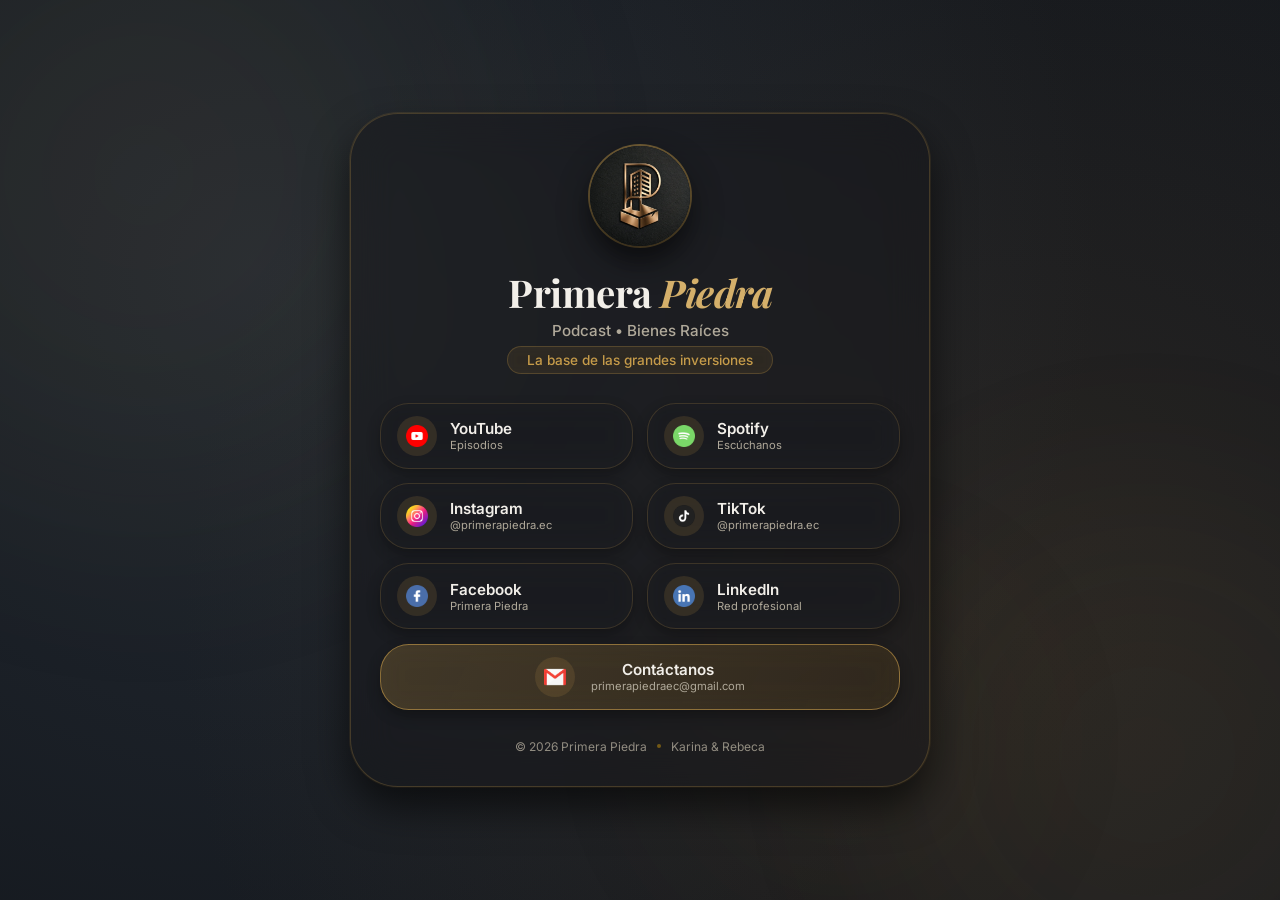
==== index.html @ acc4e967 "Automated commit: cambios desde Codespace" ====
<!DOCTYPE html>
<html lang="es">
<head>
  <meta charset="UTF-8">
  <meta name="viewport" content="width=device-width, initial-scale=1.0, maximum-scale=1.0, user-scalable=yes, viewport-fit=cover">
  <title>Primera Piedra Podcast | Linktree</title>
  <!-- Google Fonts: Inter + Playfair Display -->
  <link rel="preconnect" href="https://fonts.googleapis.com">
  <link rel="preconnect" href="https://fonts.gstatic.com" crossorigin>
  <link href="https://fonts.googleapis.com/css2?family=Inter:opsz,wght@14..32,400;14..32,500;14..32,600;14..32,700&family=Playfair+Display:ital,wght@0,600;0,700;1,600&display=swap" rel="stylesheet">
  <style>
    /* ----- RESET & BASE ----- */
    * {
      margin: 0;
      padding: 0;
      box-sizing: border-box;
    }

    :root {
      --bg-deep: #0a0c0f;
      --gold-primary: #c69c4a;
      --gold-light: #d4af6a;
      --gold-dark: #8b6914;
      --text-primary: #f2efe9;
      --text-secondary: #b0a99a;
      --card-glass-bg: rgba(20, 22, 25, 0.45);
      --card-glass-border: rgba(198, 156, 74, 0.25);
      --card-glass-shadow: 0 20px 40px rgba(0, 0, 0, 0.6), 0 0 0 1px rgba(198, 156, 74, 0.15);
      --blur-amount: 20px;
      --transition-smooth: cubic-bezier(0.25, 0.1, 0.25, 1);
    }

    body {
      background: var(--bg-deep);
      font-family: 'Inter', -apple-system, BlinkMacSystemFont, sans-serif;
      color: var(--text-primary);
      min-height: 100vh;
      display: flex;
      align-items: center;
      justify-content: center;
      padding: 1.5rem;
      position: relative;
      overflow-x: hidden;
      background: radial-gradient(circle at 20% 30%, #1a1f25 0%, #0a0c0f 70%),
                  radial-gradient(circle at 80% 70%, #1f1a14 0%, #0a0c0f 70%);
      background-blend-mode: screen;
    }

    /* ----- BLOBS ANIMADOS (dorados flotantes) ----- */
    .bg-blob {
      position: fixed;
      border-radius: 50%;
      filter: blur(100px);
      opacity: 0.15;
      z-index: 0;
      pointer-events: none;
      will-change: transform;
      animation: floatBlob 18s infinite alternate ease-in-out;
    }
    .bg-blob-1 {
      width: 70vw;
      height: 70vw;
      max-width: 800px;
      max-height: 800px;
      background: radial-gradient(circle, rgba(198,156,74,0.5) 0%, rgba(139,105,20,0.2) 70%);
      top: -25%;
      left: -20%;
      animation-duration: 22s;
    }
    .bg-blob-2 {
      width: 60vw;
      height: 60vw;
      max-width: 650px;
      max-height: 650px;
      background: radial-gradient(circle, rgba(212,175,106,0.4) 0%, rgba(198,156,74,0.1) 70%);
      bottom: -20%;
      right: -15%;
      animation-duration: 25s;
      animation-direction: alternate-reverse;
    }
    .bg-blob-3 {
      width: 40vw;
      height: 40vw;
      max-width: 400px;
      max-height: 400px;
      background: radial-gradient(circle, rgba(180,140,60,0.4) 0%, rgba(100,70,20,0.1) 70%);
      top: 60%;
      left: 50%;
      animation-duration: 20s;
    }

    @keyframes floatBlob {
      0% { transform: translate(0, 0) scale(1); }
      33% { transform: translate(40px, -25px) scale(1.08); }
      66% { transform: translate(-30px, 20px) scale(0.94); }
      100% { transform: translate(15px, 35px) scale(1.02); }
    }

    /* ----- CONTENEDOR PRINCIPAL (glass) ----- */
    .glass-container {
      position: relative;
      z-index: 10;
      width: 100%;
      max-width: 580px;
      background: var(--card-glass-bg);
      backdrop-filter: blur(var(--blur-amount));
      -webkit-backdrop-filter: blur(var(--blur-amount));
      border-radius: 3rem;
      border: 1px solid var(--card-glass-border);
      box-shadow: var(--card-glass-shadow);
      padding: 2rem 1.8rem 2rem;
      transition: transform 0.3s ease, box-shadow 0.4s ease;
    }

    /* ----- PROFILE ----- */
    .profile-img {
      width: 100px;
      height: 100px;
      border-radius: 50%;
      background: linear-gradient(145deg, #1e2126, #0f1114);
      box-shadow: 0 15px 30px rgba(0,0,0,0.6), 0 0 0 2px rgba(198,156,74,0.5);
      margin: 0 auto 1.2rem auto;
      display: flex;
      align-items: center;
      justify-content: center;
      overflow: hidden;
      transition: transform 0.4s var(--transition-smooth), box-shadow 0.4s ease;
    }
    .profile-img img {
      width: 100%;
      height: 100%;
      object-fit: cover;
      display: block;
    }
    .profile-img:hover {
      transform: scale(1.04);
      box-shadow: 0 20px 40px rgba(0,0,0,0.7), 0 0 0 3px rgba(198,156,74,0.8);
    }

    .title {
      font-family: 'Playfair Display', serif;
      font-size: 2.4rem;
      font-weight: 700;
      letter-spacing: -0.5px;
      text-align: center;
      margin-bottom: 0.2rem;
    }
    .title-accent {
      color: var(--gold-light);
      font-style: italic;
    }
    .subtitle {
      text-align: center;
      font-size: 0.95rem;
      font-weight: 500;
      color: var(--text-secondary);
      margin-bottom: 0.4rem;
    }
    .tagline {
      text-align: center;
      font-size: 0.85rem;
      font-weight: 500;
      color: var(--gold-primary);
      background: rgba(198,156,74,0.12);
      padding: 0.3rem 1.2rem;
      border-radius: 40px;
      margin: 0 auto 1.8rem auto;
      width: fit-content;
      backdrop-filter: blur(5px);
      border: 1px solid rgba(198,156,74,0.25);
    }

    /* ----- GRID DE ENLACES (2 columnas) ----- */
    .links-wrapper {
      display: grid;
      grid-template-columns: 1fr 1fr;
      gap: 0.9rem;
      margin-bottom: 1.8rem;
    }

    /* Estilo base de cada tarjeta */
    .social-link {
      display: flex;
      align-items: center;
      gap: 0.8rem;
      padding: 0.75rem 1rem;
      background: rgba(28, 30, 34, 0.5);
      backdrop-filter: blur(12px);
      border: 1px solid rgba(198,156,74, 0.2);
      border-radius: 1.8rem;
      color: var(--text-primary);
      text-decoration: none;
      font-weight: 500;
      font-size: 0.95rem;
      transition: all 0.3s cubic-bezier(0.25, 0.1, 0.25, 1);
      box-shadow: 0 6px 14px rgba(0, 0, 0, 0.3);
      position: relative;
      overflow: hidden;
    }
    /* Efecto shimmer */
    .social-link::after {
      content: '';
      position: absolute;
      top: 0;
      left: -100%;
      width: 100%;
      height: 100%;
      background: linear-gradient(90deg, transparent, rgba(198,156,74,0.1), transparent);
      transition: left 0.5s ease;
    }
    .social-link:hover {
      transform: translateY(-3px) scale(1.02);
      background: rgba(40, 42, 48, 0.7);
      border-color: rgba(198,156,74, 0.5);
      box-shadow: 0 14px 24px rgba(0, 0, 0, 0.5), 0 0 0 1px rgba(198,156,74,0.3);
    }
    .social-link:hover::after {
      left: 100%;
    }
    .social-link:active {
      transform: scale(0.97);
    }

    /* Icono circular */
    .social-icon {
      width: 40px;
      height: 40px;
      display: flex;
      align-items: center;
      justify-content: center;
      background: rgba(198,156,74, 0.15);
      border-radius: 50%;
      flex-shrink: 0;
      transition: all 0.2s ease;
    }
    .social-icon img {
      width: 22px;
      height: 22px;
      object-fit: contain;
      display: block;
    }
    .social-link:hover .social-icon {
      background: rgba(198,156,74, 0.35);
      transform: scale(1.05);
    }
    .social-link:hover .social-icon img {
      filter: drop-shadow(0 0 2px rgba(212,175,106,0.6));
    }

    /* Texto dentro del botón */
    .link-text {
      display: flex;
      flex-direction: column;
      align-items: flex-start;
      line-height: 1.25;
      overflow: hidden;
    }
    .link-label {
      font-weight: 600;
      font-size: 0.95rem;
      white-space: nowrap;
    }
    .link-handle {
      font-size: 0.7rem;
      color: var(--text-secondary);
      font-weight: 400;
      white-space: nowrap;
    }

    /* Botón de contacto (email) ocupa ambas columnas */
    .contact-link {
      grid-column: span 2;
      justify-content: center;
      background: linear-gradient(115deg, rgba(198,156,74,0.25), rgba(180,130,40,0.15));
      border-color: rgba(198,156,74, 0.6);
      text-align: center;
      gap: 1rem;
    }
    .contact-link .link-text {
      align-items: center;
      text-align: center;
    }
    .contact-link:hover {
      background: linear-gradient(115deg, rgba(198,156,74,0.45), rgba(180,130,40,0.3));
      border-color: rgba(212,175,106, 0.9);
      box-shadow: 0 18px 28px rgba(198,156,74,0.25);
    }

    /* FOOTER */
    .footer {
      margin-top: 0.5rem;
      font-size: 0.75rem;
      color: var(--text-secondary);
      opacity: 0.8;
      display: flex;
      justify-content: center;
      gap: 0.6rem;
      align-items: center;
    }
    .footer-dot {
      width: 4px;
      height: 4px;
      background: var(--gold-dark);
      border-radius: 50%;
    }

    /* ----- RESPONSIVE: en móviles pequeños forzar 1 columna para no apretar ----- */
    @media (max-width: 480px) {
      body {
        padding: 1rem;
      }
      .glass-container {
        padding: 1.5rem 1.2rem;
        max-width: 100%;
      }
      .links-wrapper {
        grid-template-columns: 1fr;
        gap: 0.8rem;
      }
      .contact-link {
        grid-column: span 1;
      }
      .social-link {
        padding: 0.7rem 1rem;
      }
      .link-label {
        font-size: 0.9rem;
        white-space: normal;
      }
      .link-handle {
        font-size: 0.7rem;
        white-space: normal;
      }
      .title {
        font-size: 2rem;
      }
    }

    /* Ajuste extra para pantallas entre 480px y 600px: mantener grid pero reducir padding */
    @media (min-width: 481px) and (max-width: 600px) {
      .glass-container {
        padding: 1.6rem 1.2rem;
      }
      .social-link {
        padding: 0.65rem 0.9rem;
        gap: 0.6rem;
      }
      .link-label {
        font-size: 0.85rem;
        white-space: normal;
      }
      .link-handle {
        font-size: 0.65rem;
      }
      .social-icon {
        width: 36px;
        height: 36px;
      }
      .social-icon img {
        width: 20px;
        height: 20px;
      }
    }
  </style>
</head>
<body>
  <div class="bg-blob bg-blob-1"></div>
  <div class="bg-blob bg-blob-2"></div>
  <div class="bg-blob bg-blob-3"></div>

  <main class="glass-container">
    <!-- Perfil con imagen -->
    <div class="profile-img">
      <img src="assets/profile.png" alt="Primera Piedra Podcast" loading="lazy"
           onerror="this.onerror=null; this.src='assets/profile.webp';">
    </div>

    <h1 class="title">Primera <span class="title-accent">Piedra</span></h1>
    <p class="subtitle">Podcast • Bienes Raíces</p>
    <div class="tagline">La base de las grandes inversiones</div>

    <!-- GRID DE ENLACES (2 COLUMNAS) -->
    <div class="links-wrapper">
      <!-- YouTube -->
      <a href="https://www.youtube.com/channel/UCBdGfXLFCowfx5l5XD8y6OQ" target="_blank" rel="noopener noreferrer" class="social-link">
        <span class="social-icon"><img src="assets/youtube-icon.png" alt="YouTube" loading="lazy" onerror="this.src='assets/youtube-icon.webp'"></span>
        <span class="link-text"><span class="link-label">YouTube</span><span class="link-handle">Episodios</span></span>
      </a>
      <!-- Spotify -->
      <a href="https://creators.spotify.com/pod/profile/primera-piedra-podcast/" target="_blank" rel="noopener noreferrer" class="social-link">
        <span class="social-icon"><img src="assets/spotify-icon.png" alt="Spotify" loading="lazy" onerror="this.src='assets/spotify-icon.webp'"></span>
        <span class="link-text"><span class="link-label">Spotify</span><span class="link-handle">Escúchanos</span></span>
      </a>
      <!-- Instagram -->
      <a href="https://www.instagram.com/primerapiedra.ec/" target="_blank" rel="noopener noreferrer" class="social-link">
        <span class="social-icon"><img src="assets/instagram-icon.png" alt="Instagram" loading="lazy" onerror="this.src='assets/instagram-icon.webp'"></span>
        <span class="link-text"><span class="link-label">Instagram</span><span class="link-handle">@primerapiedra.ec</span></span>
      </a>
      <!-- TikTok -->
      <a href="https://www.tiktok.com/@primerapiedra.ec" target="_blank" rel="noopener noreferrer" class="social-link">
        <span class="social-icon"><img src="assets/tiktok-icon.png" alt="TikTok" loading="lazy" onerror="this.src='assets/tiktok-icon.webp'"></span>
        <span class="link-text"><span class="link-label">TikTok</span><span class="link-handle">@primerapiedra.ec</span></span>
      </a>
      <!-- Facebook -->
      <a href="https://www.facebook.com/people/Primera-Piedra-Podcast/61589993567919/" target="_blank" rel="noopener noreferrer" class="social-link">
        <span class="social-icon"><img src="assets/facebook-icon.png" alt="Facebook" loading="lazy" onerror="this.src='assets/facebook-icon.webp'"></span>
        <span class="link-text"><span class="link-label">Facebook</span><span class="link-handle">Primera Piedra</span></span>
      </a>
      <!-- LinkedIn -->
      <a href="https://www.linkedin.com/company/primera-piedra-podcast" target="_blank" rel="noopener noreferrer" class="social-link">
        <span class="social-icon"><img src="assets/linkedin-icon.png" alt="LinkedIn" loading="lazy" onerror="this.src='assets/linkedin-icon.webp'"></span>
        <span class="link-text"><span class="link-label">LinkedIn</span><span class="link-handle">Red profesional</span></span>
      </a>
      <!-- Contacto (Email) - OCUPA AMBAS COLUMNAS -->
      <a href="mailto:primerapiedraec@gmail.com" class="social-link contact-link">
        <span class="social-icon"><img src="assets/email-icon.png" alt="Email" loading="lazy" onerror="this.src='assets/email-icon.webp'"></span>
        <span class="link-text"><span class="link-label">Contáctanos</span><span class="link-handle">primerapiedraec@gmail.com</span></span>
      </a>
    </div>

    <div class="footer">
      <span>© 2026 Primera Piedra</span>
      <span class="footer-dot"></span>
      <span>Karina & Rebeca</span>
    </div>
  </main>

  <script>
    (function() {
      // Feedback táctil para móviles
      const links = document.querySelectorAll('.social-link');
      links.forEach(link => {
        link.addEventListener('touchstart', function(e) {
          this.style.transform = 'scale(0.97)';
          this.style.transition = 'transform 0.08s ease';
        }, {passive: true});
        link.addEventListener('touchend', function(e) {
          this.style.transform = '';
          this.style.transition = 'transform 0.25s cubic-bezier(0.25, 0.1, 0.25, 1)';
        });
        link.addEventListener('touchcancel', function(e) {
          this.style.transform = '';
        });
      });
      // Animación suave de entrada
      const container = document.querySelector('.glass-container');
      if (container) {
        container.style.opacity = '0';
        container.style.transform = 'translateY(20px)';
        container.style.transition = 'opacity 0.6s ease, transform 0.6s cubic-bezier(0.2, 0.9, 0.4, 1.1)';
        window.addEventListener('load', () => {
          setTimeout(() => {
            container.style.opacity = '1';
            container.style.transform = 'translateY(0)';
          }, 80);
        });
      }
    })();
  </script>
</body>
</html>
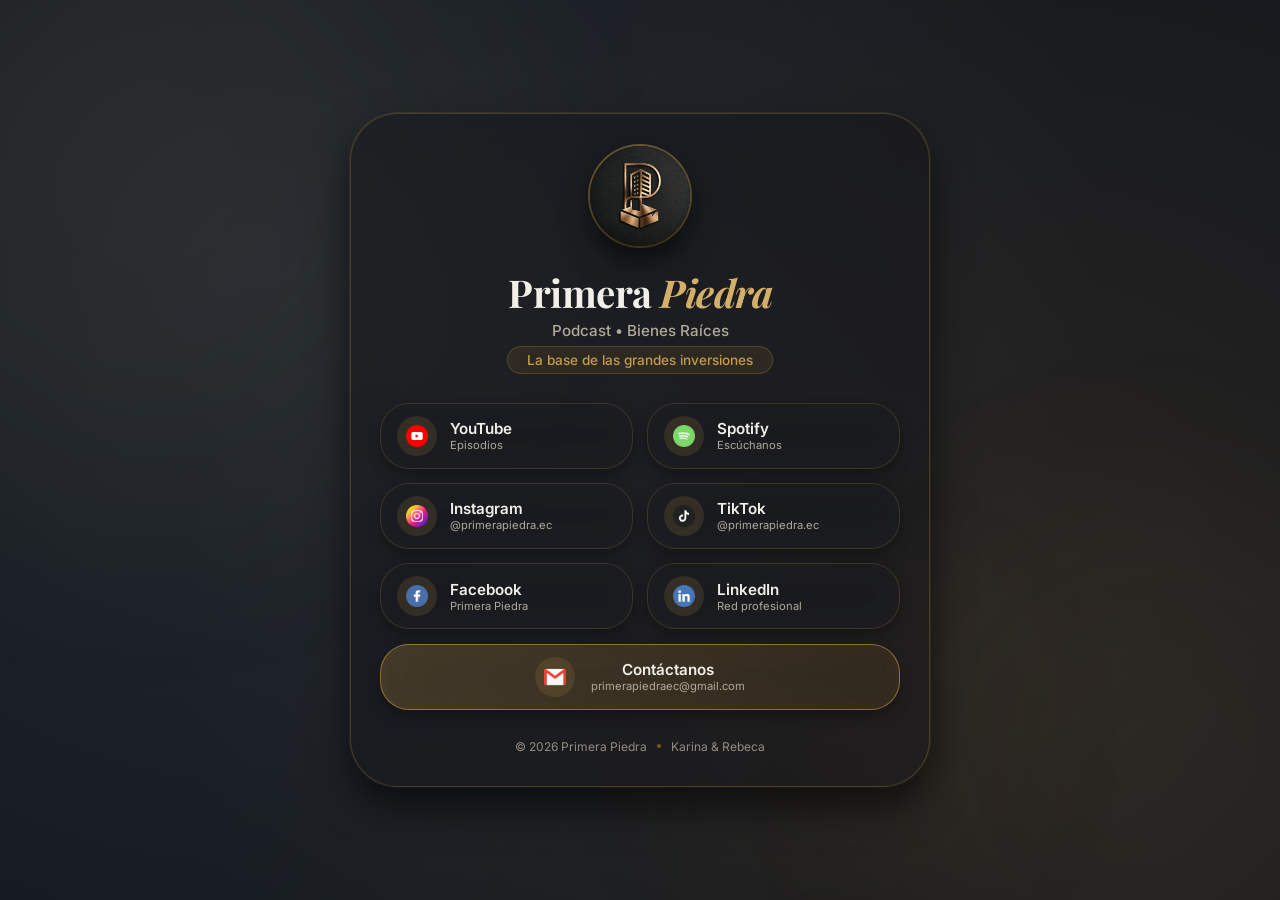
==== commit 89083547: "Actualizar index.html" ====
--- a/index.html
+++ b/index.html
@@ -387,7 +387,7 @@
         <span class="link-text"><span class="link-label">YouTube</span><span class="link-handle">Episodios</span></span>
       </a>
       <!-- Spotify -->
-      <a href="https://creators.spotify.com/pod/profile/primera-piedra-podcast/" target="_blank" rel="noopener noreferrer" class="social-link">
+      <a href="https://open.spotify.com/show/033mvQVP3Z24000ll5EqMz?si=a4d291d85f324bc0" target="_blank" rel="noopener noreferrer" class="social-link">
         <span class="social-icon"><img src="assets/spotify-icon.png" alt="Spotify" loading="lazy" onerror="this.src='assets/spotify-icon.webp'"></span>
         <span class="link-text"><span class="link-label">Spotify</span><span class="link-handle">Escúchanos</span></span>
       </a>
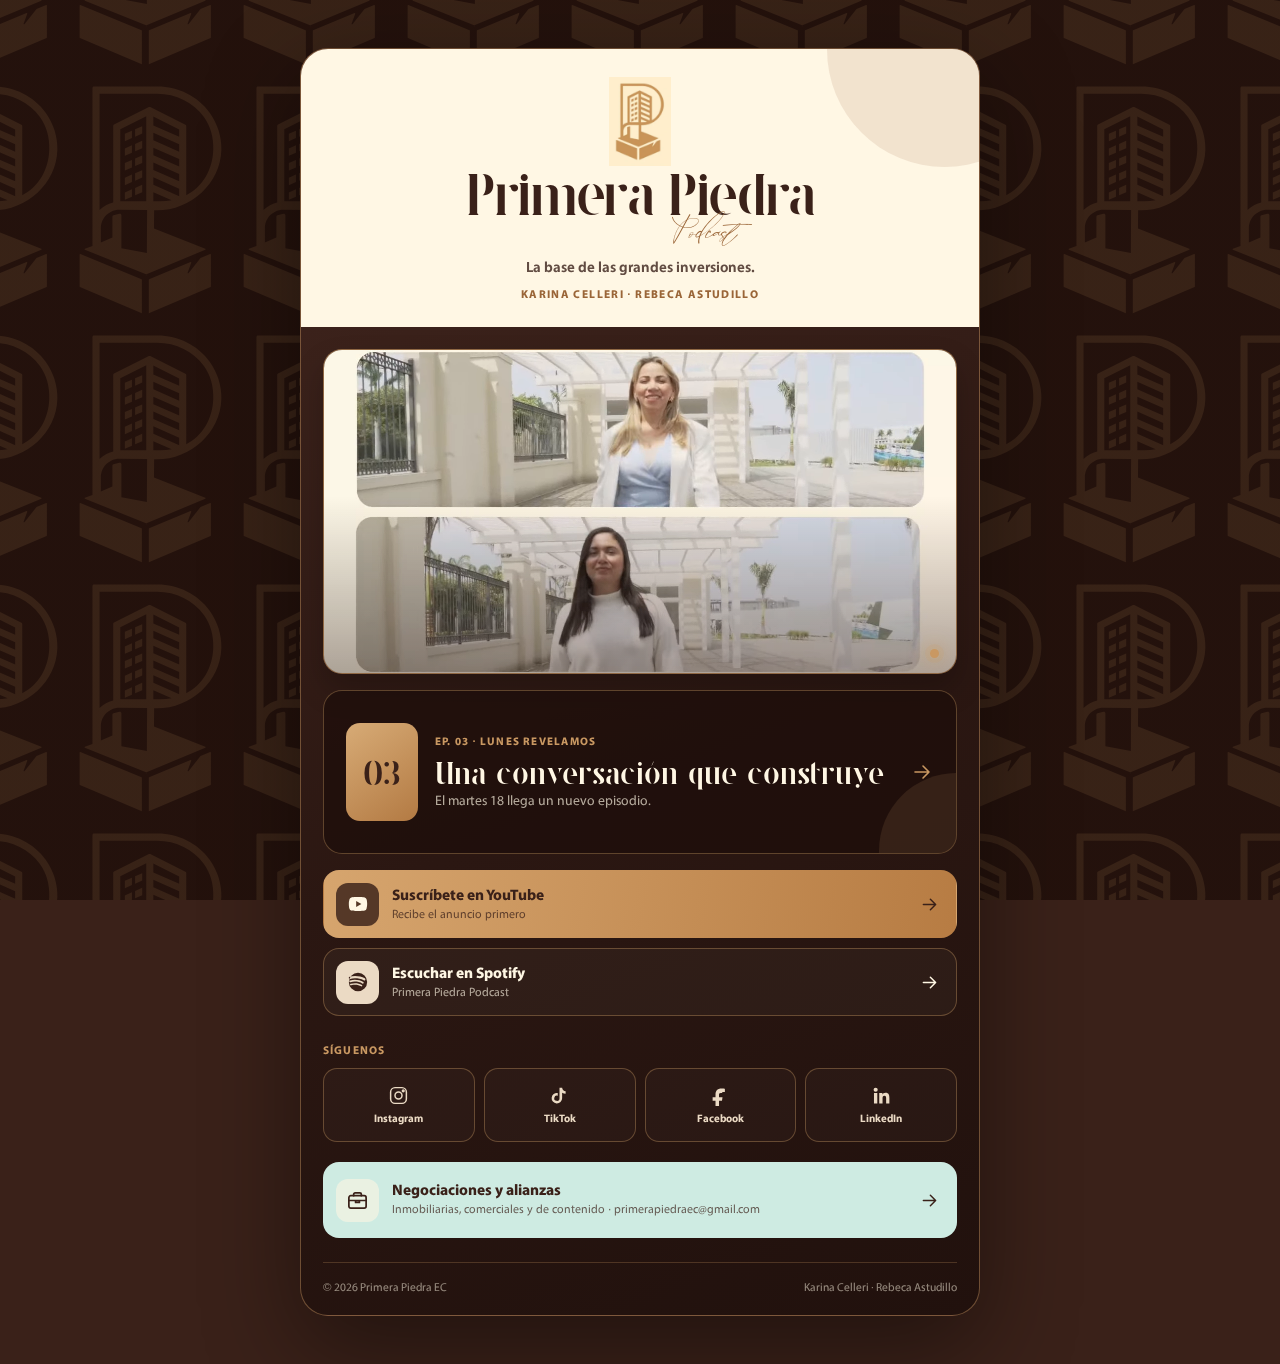
==== commit 3f7091bc: "Publish Editorial Bronce hub" ====
--- a/index.html
+++ b/index.html
@@ -1,461 +1,112 @@
-<!DOCTYPE html>
-<html lang="es">
+<!doctype html>
+<html lang="es-EC">
 <head>
-  <meta charset="UTF-8">
-  <meta name="viewport" content="width=device-width, initial-scale=1.0, maximum-scale=1.0, user-scalable=yes, viewport-fit=cover">
-  <title>Primera Piedra Podcast | Linktree</title>
-  <!-- Google Fonts: Inter + Playfair Display -->
-  <link rel="preconnect" href="https://fonts.googleapis.com">
-  <link rel="preconnect" href="https://fonts.gstatic.com" crossorigin>
-  <link href="https://fonts.googleapis.com/css2?family=Inter:opsz,wght@14..32,400;14..32,500;14..32,600;14..32,700&family=Playfair+Display:ital,wght@0,600;0,700;1,600&display=swap" rel="stylesheet">
-  <style>
-    /* ----- RESET & BASE ----- */
-    * {
-      margin: 0;
-      padding: 0;
-      box-sizing: border-box;
-    }
-
-    :root {
-      --bg-deep: #0a0c0f;
-      --gold-primary: #c69c4a;
-      --gold-light: #d4af6a;
-      --gold-dark: #8b6914;
-      --text-primary: #f2efe9;
-      --text-secondary: #b0a99a;
-      --card-glass-bg: rgba(20, 22, 25, 0.45);
-      --card-glass-border: rgba(198, 156, 74, 0.25);
-      --card-glass-shadow: 0 20px 40px rgba(0, 0, 0, 0.6), 0 0 0 1px rgba(198, 156, 74, 0.15);
-      --blur-amount: 20px;
-      --transition-smooth: cubic-bezier(0.25, 0.1, 0.25, 1);
-    }
-
-    body {
-      background: var(--bg-deep);
-      font-family: 'Inter', -apple-system, BlinkMacSystemFont, sans-serif;
-      color: var(--text-primary);
-      min-height: 100vh;
-      display: flex;
-      align-items: center;
-      justify-content: center;
-      padding: 1.5rem;
-      position: relative;
-      overflow-x: hidden;
-      background: radial-gradient(circle at 20% 30%, #1a1f25 0%, #0a0c0f 70%),
-                  radial-gradient(circle at 80% 70%, #1f1a14 0%, #0a0c0f 70%);
-      background-blend-mode: screen;
-    }
-
-    /* ----- BLOBS ANIMADOS (dorados flotantes) ----- */
-    .bg-blob {
-      position: fixed;
-      border-radius: 50%;
-      filter: blur(100px);
-      opacity: 0.15;
-      z-index: 0;
-      pointer-events: none;
-      will-change: transform;
-      animation: floatBlob 18s infinite alternate ease-in-out;
-    }
-    .bg-blob-1 {
-      width: 70vw;
-      height: 70vw;
-      max-width: 800px;
-      max-height: 800px;
-      background: radial-gradient(circle, rgba(198,156,74,0.5) 0%, rgba(139,105,20,0.2) 70%);
-      top: -25%;
-      left: -20%;
-      animation-duration: 22s;
-    }
-    .bg-blob-2 {
-      width: 60vw;
-      height: 60vw;
-      max-width: 650px;
-      max-height: 650px;
-      background: radial-gradient(circle, rgba(212,175,106,0.4) 0%, rgba(198,156,74,0.1) 70%);
-      bottom: -20%;
-      right: -15%;
-      animation-duration: 25s;
-      animation-direction: alternate-reverse;
-    }
-    .bg-blob-3 {
-      width: 40vw;
-      height: 40vw;
-      max-width: 400px;
-      max-height: 400px;
-      background: radial-gradient(circle, rgba(180,140,60,0.4) 0%, rgba(100,70,20,0.1) 70%);
-      top: 60%;
-      left: 50%;
-      animation-duration: 20s;
-    }
-
-    @keyframes floatBlob {
-      0% { transform: translate(0, 0) scale(1); }
-      33% { transform: translate(40px, -25px) scale(1.08); }
-      66% { transform: translate(-30px, 20px) scale(0.94); }
-      100% { transform: translate(15px, 35px) scale(1.02); }
-    }
-
-    /* ----- CONTENEDOR PRINCIPAL (glass) ----- */
-    .glass-container {
-      position: relative;
-      z-index: 10;
-      width: 100%;
-      max-width: 580px;
-      background: var(--card-glass-bg);
-      backdrop-filter: blur(var(--blur-amount));
-      -webkit-backdrop-filter: blur(var(--blur-amount));
-      border-radius: 3rem;
-      border: 1px solid var(--card-glass-border);
-      box-shadow: var(--card-glass-shadow);
-      padding: 2rem 1.8rem 2rem;
-      transition: transform 0.3s ease, box-shadow 0.4s ease;
-    }
-
-    /* ----- PROFILE ----- */
-    .profile-img {
-      width: 100px;
-      height: 100px;
-      border-radius: 50%;
-      background: linear-gradient(145deg, #1e2126, #0f1114);
-      box-shadow: 0 15px 30px rgba(0,0,0,0.6), 0 0 0 2px rgba(198,156,74,0.5);
-      margin: 0 auto 1.2rem auto;
-      display: flex;
-      align-items: center;
-      justify-content: center;
-      overflow: hidden;
-      transition: transform 0.4s var(--transition-smooth), box-shadow 0.4s ease;
-    }
-    .profile-img img {
-      width: 100%;
-      height: 100%;
-      object-fit: cover;
-      display: block;
-    }
-    .profile-img:hover {
-      transform: scale(1.04);
-      box-shadow: 0 20px 40px rgba(0,0,0,0.7), 0 0 0 3px rgba(198,156,74,0.8);
-    }
-
-    .title {
-      font-family: 'Playfair Display', serif;
-      font-size: 2.4rem;
-      font-weight: 700;
-      letter-spacing: -0.5px;
-      text-align: center;
-      margin-bottom: 0.2rem;
-    }
-    .title-accent {
-      color: var(--gold-light);
-      font-style: italic;
-    }
-    .subtitle {
-      text-align: center;
-      font-size: 0.95rem;
-      font-weight: 500;
-      color: var(--text-secondary);
-      margin-bottom: 0.4rem;
-    }
-    .tagline {
-      text-align: center;
-      font-size: 0.85rem;
-      font-weight: 500;
-      color: var(--gold-primary);
-      background: rgba(198,156,74,0.12);
-      padding: 0.3rem 1.2rem;
-      border-radius: 40px;
-      margin: 0 auto 1.8rem auto;
-      width: fit-content;
-      backdrop-filter: blur(5px);
-      border: 1px solid rgba(198,156,74,0.25);
-    }
-
-    /* ----- GRID DE ENLACES (2 columnas) ----- */
-    .links-wrapper {
-      display: grid;
-      grid-template-columns: 1fr 1fr;
-      gap: 0.9rem;
-      margin-bottom: 1.8rem;
-    }
-
-    /* Estilo base de cada tarjeta */
-    .social-link {
-      display: flex;
-      align-items: center;
-      gap: 0.8rem;
-      padding: 0.75rem 1rem;
-      background: rgba(28, 30, 34, 0.5);
-      backdrop-filter: blur(12px);
-      border: 1px solid rgba(198,156,74, 0.2);
-      border-radius: 1.8rem;
-      color: var(--text-primary);
-      text-decoration: none;
-      font-weight: 500;
-      font-size: 0.95rem;
-      transition: all 0.3s cubic-bezier(0.25, 0.1, 0.25, 1);
-      box-shadow: 0 6px 14px rgba(0, 0, 0, 0.3);
-      position: relative;
-      overflow: hidden;
-    }
-    /* Efecto shimmer */
-    .social-link::after {
-      content: '';
-      position: absolute;
-      top: 0;
-      left: -100%;
-      width: 100%;
-      height: 100%;
-      background: linear-gradient(90deg, transparent, rgba(198,156,74,0.1), transparent);
-      transition: left 0.5s ease;
-    }
-    .social-link:hover {
-      transform: translateY(-3px) scale(1.02);
-      background: rgba(40, 42, 48, 0.7);
-      border-color: rgba(198,156,74, 0.5);
-      box-shadow: 0 14px 24px rgba(0, 0, 0, 0.5), 0 0 0 1px rgba(198,156,74,0.3);
-    }
-    .social-link:hover::after {
-      left: 100%;
-    }
-    .social-link:active {
-      transform: scale(0.97);
-    }
-
-    /* Icono circular */
-    .social-icon {
-      width: 40px;
-      height: 40px;
-      display: flex;
-      align-items: center;
-      justify-content: center;
-      background: rgba(198,156,74, 0.15);
-      border-radius: 50%;
-      flex-shrink: 0;
-      transition: all 0.2s ease;
-    }
-    .social-icon img {
-      width: 22px;
-      height: 22px;
-      object-fit: contain;
-      display: block;
-    }
-    .social-link:hover .social-icon {
-      background: rgba(198,156,74, 0.35);
-      transform: scale(1.05);
-    }
-    .social-link:hover .social-icon img {
-      filter: drop-shadow(0 0 2px rgba(212,175,106,0.6));
-    }
-
-    /* Texto dentro del botón */
-    .link-text {
-      display: flex;
-      flex-direction: column;
-      align-items: flex-start;
-      line-height: 1.25;
-      overflow: hidden;
-    }
-    .link-label {
-      font-weight: 600;
-      font-size: 0.95rem;
-      white-space: nowrap;
-    }
-    .link-handle {
-      font-size: 0.7rem;
-      color: var(--text-secondary);
-      font-weight: 400;
-      white-space: nowrap;
-    }
-
-    /* Botón de contacto (email) ocupa ambas columnas */
-    .contact-link {
-      grid-column: span 2;
-      justify-content: center;
-      background: linear-gradient(115deg, rgba(198,156,74,0.25), rgba(180,130,40,0.15));
-      border-color: rgba(198,156,74, 0.6);
-      text-align: center;
-      gap: 1rem;
-    }
-    .contact-link .link-text {
-      align-items: center;
-      text-align: center;
-    }
-    .contact-link:hover {
-      background: linear-gradient(115deg, rgba(198,156,74,0.45), rgba(180,130,40,0.3));
-      border-color: rgba(212,175,106, 0.9);
-      box-shadow: 0 18px 28px rgba(198,156,74,0.25);
-    }
-
-    /* FOOTER */
-    .footer {
-      margin-top: 0.5rem;
-      font-size: 0.75rem;
-      color: var(--text-secondary);
-      opacity: 0.8;
-      display: flex;
-      justify-content: center;
-      gap: 0.6rem;
-      align-items: center;
-    }
-    .footer-dot {
-      width: 4px;
-      height: 4px;
-      background: var(--gold-dark);
-      border-radius: 50%;
-    }
-
-    /* ----- RESPONSIVE: en móviles pequeños forzar 1 columna para no apretar ----- */
-    @media (max-width: 480px) {
-      body {
-        padding: 1rem;
-      }
-      .glass-container {
-        padding: 1.5rem 1.2rem;
-        max-width: 100%;
-      }
-      .links-wrapper {
-        grid-template-columns: 1fr;
-        gap: 0.8rem;
-      }
-      .contact-link {
-        grid-column: span 1;
-      }
-      .social-link {
-        padding: 0.7rem 1rem;
-      }
-      .link-label {
-        font-size: 0.9rem;
-        white-space: normal;
-      }
-      .link-handle {
-        font-size: 0.7rem;
-        white-space: normal;
-      }
-      .title {
-        font-size: 2rem;
-      }
-    }
-
-    /* Ajuste extra para pantallas entre 480px y 600px: mantener grid pero reducir padding */
-    @media (min-width: 481px) and (max-width: 600px) {
-      .glass-container {
-        padding: 1.6rem 1.2rem;
-      }
-      .social-link {
-        padding: 0.65rem 0.9rem;
-        gap: 0.6rem;
-      }
-      .link-label {
-        font-size: 0.85rem;
-        white-space: normal;
-      }
-      .link-handle {
-        font-size: 0.65rem;
-      }
-      .social-icon {
-        width: 36px;
-        height: 36px;
-      }
-      .social-icon img {
-        width: 20px;
-        height: 20px;
-      }
-    }
-  </style>
+  <meta charset="utf-8">
+  <meta name="viewport" content="width=device-width, initial-scale=1, viewport-fit=cover">
+  <title>Primera Piedra EC | Podcast de inversión y negocios</title>
+  <meta name="description" content="Primera Piedra Podcast: conversaciones sobre inversión, negocios y bienes raíces en Ecuador con Karina Celleri y Rebeca Astudillo.">
+  <meta name="theme-color" content="#3a2119">
+  <meta name="robots" content="index,follow,max-image-preview:large">
+  <link rel="canonical" href="https://primerapiedraec.vercel.app/">
+  <link rel="icon" type="image/png" sizes="32x32" href="./assets/brand/favicon-32.png">
+  <link rel="apple-touch-icon" href="./assets/brand/apple-touch-icon.png">
+  <link rel="manifest" href="./manifest.webmanifest">
+  <meta property="og:type" content="website">
+  <meta property="og:locale" content="es_EC">
+  <meta property="og:site_name" content="Primera Piedra EC">
+  <meta property="og:title" content="Primera Piedra EC | La base de las grandes inversiones">
+  <meta property="og:description" content="Conversaciones sobre inversión, negocios y bienes raíces con Karina Celleri y Rebeca Astudillo.">
+  <meta property="og:url" content="https://primerapiedraec.vercel.app/">
+  <meta property="og:image" content="https://primerapiedraec.vercel.app/assets/brand/og-cover.jpg">
+  <meta property="og:image:width" content="1200">
+  <meta property="og:image:height" content="630">
+  <meta property="og:image:alt" content="Primera Piedra Podcast con Karina Celleri y Rebeca Astudillo">
+  <meta name="twitter:card" content="summary_large_image">
+  <meta name="twitter:title" content="Primera Piedra EC">
+  <meta name="twitter:description" content="La base de las grandes inversiones.">
+  <meta name="twitter:image" content="https://primerapiedraec.vercel.app/assets/brand/og-cover.jpg">
+  <link rel="preload" href="./assets/fonts/Lavagne.otf" as="font" type="font/otf" crossorigin>
+  <link rel="stylesheet" href="./styles.css">
+  <script>document.documentElement.classList.add("js");</script>
+  <script type="application/ld+json">
+  {"@context":"https://schema.org","@type":"PodcastSeries","name":"Primera Piedra","alternateName":"Primera Piedra EC","description":"Podcast sobre inversión, negocios y bienes raíces en Ecuador, conducido por Karina Celleri y Rebeca Astudillo.","url":"https://primerapiedraec.vercel.app/","inLanguage":"es-EC","webFeed":"https://open.spotify.com/show/033mvQVP3Z24000ll5EqMz","sameAs":["https://www.youtube.com/@primerapiedraec","https://www.instagram.com/primerapiedra.ec/","https://www.tiktok.com/@primerapiedra.ec","https://www.facebook.com/people/Primera-Piedra-Podcast/61589993567919/","https://www.linkedin.com/company/primera-piedra-podcast"]}
+  </script>
 </head>
 <body>
-  <div class="bg-blob bg-blob-1"></div>
-  <div class="bg-blob bg-blob-2"></div>
-  <div class="bg-blob bg-blob-3"></div>
+  <a class="skip-link" href="#enlaces">Ir a los enlaces</a>
+  <svg class="sprite" aria-hidden="true" focusable="false">
+    <symbol id="arrow" viewBox="0 0 24 24"><path d="M5 12h14M13 6l6 6-6 6"/></symbol>
+    <symbol id="youtube" viewBox="0 0 24 24"><path d="M22 12c0-2.3-.3-4.2-.7-5.2a2.8 2.8 0 0 0-2-2C17.5 4.3 12 4.3 12 4.3s-5.5 0-7.3.5a2.8 2.8 0 0 0-2 2A19 19 0 0 0 2 12c0 2.3.3 4.2.7 5.2a2.8 2.8 0 0 0 2 2c1.8.5 7.3.5 7.3.5s5.5 0 7.3-.5a2.8 2.8 0 0 0 2-2A19 19 0 0 0 22 12Zm-12 3.3V8.7l5.7 3.3-5.7 3.3Z"/></symbol>
+    <symbol id="spotify" viewBox="0 0 24 24"><path d="M12 2a10 10 0 1 0 0 20 10 10 0 0 0 0-20Zm4.6 14.4a.8.8 0 0 1-1.1.3c-3-1.8-6.7-2.2-11-1.2a.8.8 0 1 1-.4-1.5c4.7-1.1 8.8-.6 12.2 1.4.4.2.5.7.3 1Zm1.5-3a1 1 0 0 1-1.4.3c-3.4-2.1-8.7-2.7-12.8-1.5a1 1 0 1 1-.5-1.9c4.7-1.3 10.5-.7 14.4 1.7.5.3.6.9.3 1.4Zm.1-3.2C14.1 7.8 7.4 7.5 3.5 8.6a1.2 1.2 0 1 1-.7-2.3c4.6-1.4 12-1 16.6 1.7a1.2 1.2 0 1 1-1.2 2.2Z"/></symbol>
+    <symbol id="instagram" viewBox="0 0 24 24"><rect x="3" y="3" width="18" height="18" rx="5"/><circle cx="12" cy="12" r="4"/><circle cx="17.4" cy="6.7" r="1" class="fill"/></symbol>
+    <symbol id="tiktok" viewBox="0 0 24 24"><path d="M15 3c.4 2.4 1.8 3.8 4 4v3a8 8 0 0 1-4-1.2v6.3a6 6 0 1 1-5-5.9v3.1a3 3 0 1 0 2 2.8V3h3Z"/></symbol>
+    <symbol id="facebook" viewBox="0 0 24 24"><path d="M14 8h3V4.3c-.5-.1-2.2-.3-4.1-.3C9 4 6.3 6.4 6.3 10.8V14H3v4h3.3v6h4v-6h3.4l.6-4h-4v-2.8c0-1.2.3-2 2-2H14V8Z"/></symbol>
+    <symbol id="linkedin" viewBox="0 0 24 24"><path d="M5.3 7.8A2.3 2.3 0 1 0 5.3 3a2.3 2.3 0 0 0 0 4.7ZM3.4 21h3.8V9.2H3.4V21Zm6 0h3.8v-5.8c0-1.5.3-3 2.2-3 1.9 0 1.9 1.8 1.9 3.1V21H21v-6.4c0-3.2-.7-5.7-4.4-5.7-1.8 0-3 1-3.5 1.9h-.1V9.2H9.4V21Z"/></symbol>
+    <symbol id="deal" viewBox="0 0 24 24"><rect x="3" y="7" width="18" height="13" rx="2"/><path d="M8 7V5.5A1.5 1.5 0 0 1 9.5 4h5A1.5 1.5 0 0 1 16 5.5V7M3 12h18M10 12v2h4v-2"/></symbol>
+  </svg>
 
-  <main class="glass-container">
-    <!-- Perfil con imagen -->
-    <div class="profile-img">
-      <img src="assets/profile.png" alt="Primera Piedra Podcast" loading="lazy"
-           onerror="this.onerror=null; this.src='assets/profile.webp';">
-    </div>
+  <main class="hub">
+    <header class="brand-header">
+      <img class="brand-mark" src="./assets/brand/brand-mark-ivory.webp" width="152" height="218" alt="Primera Piedra">
+      <p class="brand-name">Primera Piedra</p>
+      <p class="brand-subtitle">Podcast</p>
+      <p class="tagline">La base de las grandes inversiones.</p>
+      <p class="host-names">Karina Celleri · Rebeca Astudillo</p>
+    </header>
 
-    <h1 class="title">Primera <span class="title-accent">Piedra</span></h1>
-    <p class="subtitle">Podcast • Bienes Raíces</p>
-    <div class="tagline">La base de las grandes inversiones</div>
+    <section class="video-tile" aria-label="Video de presentación de Karina y Rebeca">
+      <video id="brand-video" muted loop playsinline preload="none" poster="./assets/video/intro-poster.webp">
+        <source data-src="./assets/video/intro-full.webm" type="video/webm">
+        <source data-src="./assets/video/intro.mp4" type="video/mp4">
+      </video>
+      <span class="live-dot" aria-hidden="true"></span>
+    </section>
 
-    <!-- GRID DE ENLACES (2 COLUMNAS) -->
-    <div class="links-wrapper">
-      <!-- YouTube -->
-      <a href="https://www.youtube.com/channel/UCBdGfXLFCowfx5l5XD8y6OQ" target="_blank" rel="noopener noreferrer" class="social-link">
-        <span class="social-icon"><img src="assets/youtube-icon.png" alt="YouTube" loading="lazy" onerror="this.src='assets/youtube-icon.webp'"></span>
-        <span class="link-text"><span class="link-label">YouTube</span><span class="link-handle">Episodios</span></span>
+    <a class="episode tracked-link" id="episode-card" data-track="episode-card" href="https://www.youtube.com/@primerapiedraec" target="_blank" rel="noopener noreferrer" aria-labelledby="episode-title">
+      <div class="episode-number" aria-hidden="true">03</div>
+      <div>
+        <p class="eyebrow" id="episode-status">EP. 03 · lunes revelamos</p>
+        <h1 id="episode-title">Una conversación que construye</h1>
+        <p id="episode-summary">El martes 18 llega un nuevo episodio.</p>
+      </div>
+      <svg class="episode-arrow" aria-hidden="true"><use href="#arrow"/></svg>
+    </a>
+
+    <nav class="links" id="enlaces" aria-label="Enlaces principales de Primera Piedra">
+      <a class="link primary tracked-link" data-track="youtube" data-platform="youtube" href="https://www.youtube.com/@primerapiedraec" target="_blank" rel="noopener noreferrer">
+        <span class="icon"><svg aria-hidden="true"><use href="#youtube"/></svg></span>
+        <span><strong id="youtube-label">Suscríbete en YouTube</strong><small id="youtube-subtitle">Recibe el anuncio primero</small></span>
+        <svg class="arrow" aria-hidden="true"><use href="#arrow"/></svg>
       </a>
-      <!-- Spotify -->
-      <a href="https://open.spotify.com/show/033mvQVP3Z24000ll5EqMz?si=a4d291d85f324bc0" target="_blank" rel="noopener noreferrer" class="social-link">
-        <span class="social-icon"><img src="assets/spotify-icon.png" alt="Spotify" loading="lazy" onerror="this.src='assets/spotify-icon.webp'"></span>
-        <span class="link-text"><span class="link-label">Spotify</span><span class="link-handle">Escúchanos</span></span>
+      <a class="link tracked-link" data-track="spotify" data-platform="spotify" href="https://open.spotify.com/show/033mvQVP3Z24000ll5EqMz" target="_blank" rel="noopener noreferrer">
+        <span class="icon"><svg aria-hidden="true"><use href="#spotify"/></svg></span>
+        <span><strong>Escuchar en Spotify</strong><small>Primera Piedra Podcast</small></span>
+        <svg class="arrow" aria-hidden="true"><use href="#arrow"/></svg>
       </a>
-      <!-- Instagram -->
-      <a href="https://www.instagram.com/primerapiedra.ec/" target="_blank" rel="noopener noreferrer" class="social-link">
-        <span class="social-icon"><img src="assets/instagram-icon.png" alt="Instagram" loading="lazy" onerror="this.src='assets/instagram-icon.webp'"></span>
-        <span class="link-text"><span class="link-label">Instagram</span><span class="link-handle">@primerapiedra.ec</span></span>
-      </a>
-      <!-- TikTok -->
-      <a href="https://www.tiktok.com/@primerapiedra.ec" target="_blank" rel="noopener noreferrer" class="social-link">
-        <span class="social-icon"><img src="assets/tiktok-icon.png" alt="TikTok" loading="lazy" onerror="this.src='assets/tiktok-icon.webp'"></span>
-        <span class="link-text"><span class="link-label">TikTok</span><span class="link-handle">@primerapiedra.ec</span></span>
-      </a>
-      <!-- Facebook -->
-      <a href="https://www.facebook.com/people/Primera-Piedra-Podcast/61589993567919/" target="_blank" rel="noopener noreferrer" class="social-link">
-        <span class="social-icon"><img src="assets/facebook-icon.png" alt="Facebook" loading="lazy" onerror="this.src='assets/facebook-icon.webp'"></span>
-        <span class="link-text"><span class="link-label">Facebook</span><span class="link-handle">Primera Piedra</span></span>
-      </a>
-      <!-- LinkedIn -->
-      <a href="https://www.linkedin.com/company/primera-piedra-podcast" target="_blank" rel="noopener noreferrer" class="social-link">
-        <span class="social-icon"><img src="assets/linkedin-icon.png" alt="LinkedIn" loading="lazy" onerror="this.src='assets/linkedin-icon.webp'"></span>
-        <span class="link-text"><span class="link-label">LinkedIn</span><span class="link-handle">Red profesional</span></span>
-      </a>
-      <!-- Contacto (Email) - OCUPA AMBAS COLUMNAS -->
-      <a href="mailto:primerapiedraec@gmail.com" class="social-link contact-link">
-        <span class="social-icon"><img src="assets/email-icon.png" alt="Email" loading="lazy" onerror="this.src='assets/email-icon.webp'"></span>
-        <span class="link-text"><span class="link-label">Contáctanos</span><span class="link-handle">primerapiedraec@gmail.com</span></span>
-      </a>
-    </div>
+    </nav>
 
-    <div class="footer">
-      <span>© 2026 Primera Piedra</span>
-      <span class="footer-dot"></span>
-      <span>Karina & Rebeca</span>
-    </div>
+    <section class="socials" aria-labelledby="social-title">
+      <p id="social-title">Síguenos</p>
+      <div class="social-grid">
+        <a class="social tracked-link" data-track="instagram" href="https://www.instagram.com/primerapiedra.ec/" target="_blank" rel="noopener noreferrer"><svg aria-hidden="true"><use href="#instagram"/></svg><span>Instagram</span></a>
+        <a class="social tracked-link" data-track="tiktok" href="https://www.tiktok.com/@primerapiedra.ec" target="_blank" rel="noopener noreferrer"><svg aria-hidden="true"><use href="#tiktok"/></svg><span>TikTok</span></a>
+        <a class="social tracked-link" data-track="facebook" href="https://www.facebook.com/people/Primera-Piedra-Podcast/61589993567919/" target="_blank" rel="noopener noreferrer"><svg aria-hidden="true"><use href="#facebook"/></svg><span>Facebook</span></a>
+        <a class="social tracked-link" data-track="linkedin" href="https://www.linkedin.com/company/primera-piedra-podcast" target="_blank" rel="noopener noreferrer"><svg aria-hidden="true"><use href="#linkedin"/></svg><span>LinkedIn</span></a>
+      </div>
+    </section>
+
+    <a class="contact tracked-link" data-track="contact" href="mailto:primerapiedraec@gmail.com?subject=Contacto%20desde%20Primera%20Piedra">
+      <span class="contact-icon"><svg aria-hidden="true"><use href="#deal"/></svg></span>
+      <span><strong>Negociaciones y alianzas</strong><small>Inmobiliarias, comerciales y de contenido · primerapiedraec@gmail.com</small></span>
+      <svg class="arrow" aria-hidden="true"><use href="#arrow"/></svg>
+    </a>
+
+    <footer>
+      <span>© <span id="current-year">2026</span> Primera Piedra EC</span>
+      <span>Karina Celleri · Rebeca Astudillo</span>
+    </footer>
   </main>
-
-  <script>
-    (function() {
-      // Feedback táctil para móviles
-      const links = document.querySelectorAll('.social-link');
-      links.forEach(link => {
-        link.addEventListener('touchstart', function(e) {
-          this.style.transform = 'scale(0.97)';
-          this.style.transition = 'transform 0.08s ease';
-        }, {passive: true});
-        link.addEventListener('touchend', function(e) {
-          this.style.transform = '';
-          this.style.transition = 'transform 0.25s cubic-bezier(0.25, 0.1, 0.25, 1)';
-        });
-        link.addEventListener('touchcancel', function(e) {
-          this.style.transform = '';
-        });
-      });
-      // Animación suave de entrada
-      const container = document.querySelector('.glass-container');
-      if (container) {
-        container.style.opacity = '0';
-        container.style.transform = 'translateY(20px)';
-        container.style.transition = 'opacity 0.6s ease, transform 0.6s cubic-bezier(0.2, 0.9, 0.4, 1.1)';
-        window.addEventListener('load', () => {
-          setTimeout(() => {
-            container.style.opacity = '1';
-            container.style.transform = 'translateY(0)';
-          }, 80);
-        });
-      }
-    })();
-  </script>
+  <script src="./site-config.js"></script>
+  <script src="./app.js"></script>
 </body>
-</html>+</html>
--- a/styles.css
+++ b/styles.css
@@ -0,0 +1,34 @@
+@font-face { font-family: Lavagne; src: url("./assets/fonts/Lavagne.otf") format("opentype"); font-display: swap; }
+@font-face { font-family: York; src: url("./assets/fonts/York.otf") format("opentype"); font-display: swap; }
+@font-face { font-family: Myriad; src: url("./assets/fonts/MyriadVariableConcept-Roman.otf") format("opentype"); font-display: swap; }
+
+:root { --brown:#3a2119; --bronze:#c99862; --bronze-deep:#9a6537; --ivory:#fff7e4; --sand:#ebdac4; --mint:#ceebe2; --line:rgba(201,152,98,.38); }
+* { box-sizing:border-box; }
+html { color-scheme: dark; }
+body { min-width:320px; min-height:100vh; margin:0; padding:clamp(16px,4vw,48px) 16px; color:var(--ivory); font-family:Myriad,Arial,sans-serif; background-color:var(--brown); background-image:linear-gradient(rgba(32,15,10,.86),rgba(32,15,10,.86)),url("./assets/brand/brand-symbol.svg"); background-position:center,center; background-repeat:repeat,repeat; background-size:auto,164px 249px; background-attachment:fixed,fixed; }
+a { color:inherit; text-decoration:none; } button { font:inherit; } .sprite { position:absolute; width:0; height:0; overflow:hidden; }
+.skip-link { position:fixed; z-index:5; top:10px; left:10px; padding:9px 13px; border-radius:999px; color:var(--brown); background:var(--mint); transform:translateY(-150%); } .skip-link:focus { transform:translateY(0); }
+.hub { width:min(100%,680px); margin:0 auto; overflow:hidden; border:1px solid rgba(201,152,98,.45); border-radius:28px; background:linear-gradient(160deg,#43271f 0%,#2b1712 57%,#21110d 100%); box-shadow:0 32px 95px rgba(0,0,0,.42); }
+.brand-header { position:relative; min-height:266px; display:flex; flex-direction:column; align-items:center; justify-content:center; padding:28px 24px 25px; color:var(--brown); text-align:center; background:var(--ivory); }
+.brand-header::before { content:""; position:absolute; width:235px; height:235px; top:-117px; right:-83px; border-radius:50%; background:var(--sand); opacity:.66; }
+.brand-mark { position:relative; width:62px; height:auto; margin-bottom:4px; mix-blend-mode:multiply; }
+.brand-name { position:relative; margin:0; font-family:Lavagne,Georgia,serif; font-size:clamp(2.4rem,8vw,3.7rem); line-height:.82; letter-spacing:-.04em; }
+.brand-subtitle { position:relative; margin:-5px 0 8px; color:var(--bronze-deep); font-family:York,cursive; font-size:clamp(2.15rem,7vw,2.7rem); line-height:.9; text-shadow:0 1px 0 rgba(255,247,228,.48); transform:translateX(64px); }
+.tagline { position:relative; margin:0; color:rgba(58,33,25,.8); font-size:.93rem; font-weight:650; }
+.host-names { position:relative; margin:10px 0 0; color:var(--bronze-deep); font-size:.71rem; font-weight:760; letter-spacing:.12em; text-transform:uppercase; }
+.video-tile { position:relative; overflow:hidden; aspect-ratio:16/8.2; margin:22px 22px 0; border:1px solid rgba(201,152,98,.6); border-radius:19px; background:var(--brown); box-shadow:0 16px 30px rgba(0,0,0,.21); }
+.video-tile video { width:100%; height:100%; display:block; object-fit:cover; }
+.video-tile::after { content:""; position:absolute; inset:45% 0 0; pointer-events:none; background:linear-gradient(180deg,transparent,rgba(32,14,10,.36)); }
+.live-dot { position:absolute; z-index:1; right:17px; bottom:15px; width:9px; height:9px; border-radius:50%; background:var(--bronze); box-shadow:0 0 0 5px rgba(201,152,98,.15),0 0 18px 4px rgba(201,152,98,.54); }
+.episode { position:relative; display:grid; grid-template-columns:auto 1fr auto; align-items:center; gap:17px; min-height:164px; margin:16px 22px 0; padding:22px; overflow:hidden; border:1px solid var(--line); border-radius:19px; background:rgba(29,14,10,.71); }
+.episode::after { content:""; position:absolute; width:155px; height:155px; right:-78px; bottom:-75px; border-radius:50%; background:rgba(201,152,98,.13); }
+.episode-number { width:72px; height:98px; display:grid; place-items:center; border-radius:14px; color:var(--brown); background:linear-gradient(145deg,#d7ab76,#b37a43); font-family:Lavagne,Georgia,serif; font-size:2.25rem; }
+.episode > div:not(.episode-number),.episode-arrow { position:relative; z-index:1; }.episode p { margin:0; }.eyebrow { color:var(--bronze); font-size:.69rem; font-weight:750; letter-spacing:.11em; text-transform:uppercase; }.episode h1 { margin:8px 0 6px; font-family:Lavagne,Georgia,serif; font-size:clamp(1.45rem,5vw,2rem); font-weight:500; line-height:.96; }.episode p:last-child { color:rgba(255,247,228,.67); font-size:.86rem; }.episode-arrow { width:24px; height:24px; fill:none; stroke:var(--bronze); stroke-width:1.6; stroke-linecap:round; stroke-linejoin:round; }
+.links { display:grid; gap:10px; margin:16px 22px 0; }.link,.contact { display:grid; grid-template-columns:auto 1fr auto; align-items:center; gap:13px; min-height:68px; padding:11px 16px 11px 12px; border:1px solid var(--line); border-radius:16px; background:rgba(255,247,228,.035); transition:transform .18s ease,background .18s ease,border-color .18s ease; }.link.primary { border-color:transparent; color:var(--brown); background:linear-gradient(100deg,#d6a56e,#b77c43); }.icon,.contact-icon { width:43px; height:43px; display:grid; place-items:center; border-radius:12px; color:var(--brown); background:var(--sand); }.primary .icon { color:var(--ivory); background:rgba(58,33,25,.82); }.icon svg { width:22px; height:22px; fill:currentColor; }.contact-icon svg { width:23px; height:23px; fill:none; stroke:currentColor; stroke-width:1.8; stroke-linecap:round; stroke-linejoin:round; }.link strong,.contact strong { display:block; font-size:.96rem; font-weight:760; }.link small,.contact small { display:block; margin-top:2px; color:rgba(255,247,228,.64); font-size:.75rem; }.primary small { color:rgba(58,33,25,.74); }.arrow { width:21px; height:21px; fill:none; stroke:currentColor; stroke-width:1.7; stroke-linecap:round; stroke-linejoin:round; transition:transform .18s ease; }
+.socials { margin:28px 22px 0; }.socials > p { margin:0 0 10px; color:var(--bronze); font-size:.71rem; font-weight:750; letter-spacing:.1em; text-transform:uppercase; }.social-grid { display:grid; grid-template-columns:repeat(4,1fr); gap:9px; }.social { min-height:74px; display:flex; flex-direction:column; align-items:center; justify-content:center; gap:7px; border:1px solid var(--line); border-radius:14px; color:var(--sand); background:rgba(255,247,228,.025); font-size:.68rem; font-weight:680; transition:transform .18s ease,background .18s ease; }.social svg { width:21px; height:21px; fill:none; stroke:currentColor; stroke-width:1.7; }.social:nth-child(n+2) svg { fill:currentColor; stroke:none; }.social .fill { fill:currentColor; stroke:none; }
+.contact { min-height:76px; margin:20px 22px 0; border-color:transparent; color:var(--brown); background:var(--mint); }.contact-icon { color:var(--brown); background:rgba(255,247,228,.58); }.contact small { color:rgba(58,33,25,.7); line-height:1.22; }
+footer { display:flex; justify-content:space-between; gap:12px; margin:24px 22px 0; padding:18px 0 20px; border-top:1px solid rgba(201,152,98,.26); color:rgba(255,247,228,.52); font-size:.72rem; }
+@media (hover:hover) { .episode:hover,.link:hover,.contact:hover,.social:hover { transform:translateY(-2px); border-color:rgba(255,247,228,.48); background:rgba(255,247,228,.09); }.episode { transition:transform .18s ease,border-color .18s ease,background .18s ease; }.primary:hover { background:#e0b17b; }.link:hover .arrow,.contact:hover .arrow,.episode:hover .episode-arrow { transform:translateX(3px); } }
+:focus-visible { outline:3px solid var(--mint); outline-offset:3px; }
+@media (max-width:520px) { body { padding:0; background-color:#21110d; background-size:auto,142px 216px; }.hub { width:100%; border:0; border-radius:0; }.brand-header { min-height:233px; }.brand-subtitle { font-size:2.15rem; transform:translateX(57px); }.video-tile,.episode,.links { margin-left:16px; margin-right:16px; }.socials { margin-left:16px; margin-right:16px; }.contact { margin-left:16px; margin-right:16px; }.episode { gap:13px; padding:18px; }.episode-number { width:60px; height:88px; font-size:1.9rem; }.episode h1 { font-size:1.55rem; }.social-grid { grid-template-columns:repeat(2,1fr); }.social { flex-direction:row; min-height:54px; justify-content:flex-start; padding:0 15px; font-size:.82rem; }.social svg { width:19px; }.contact { min-height:74px; } footer { margin-left:16px; margin-right:16px; padding-bottom:calc(20px + env(safe-area-inset-bottom)); } }
+@media (prefers-reduced-motion:reduce) { * { transition-duration:.01ms!important; animation-duration:.01ms!important; } }
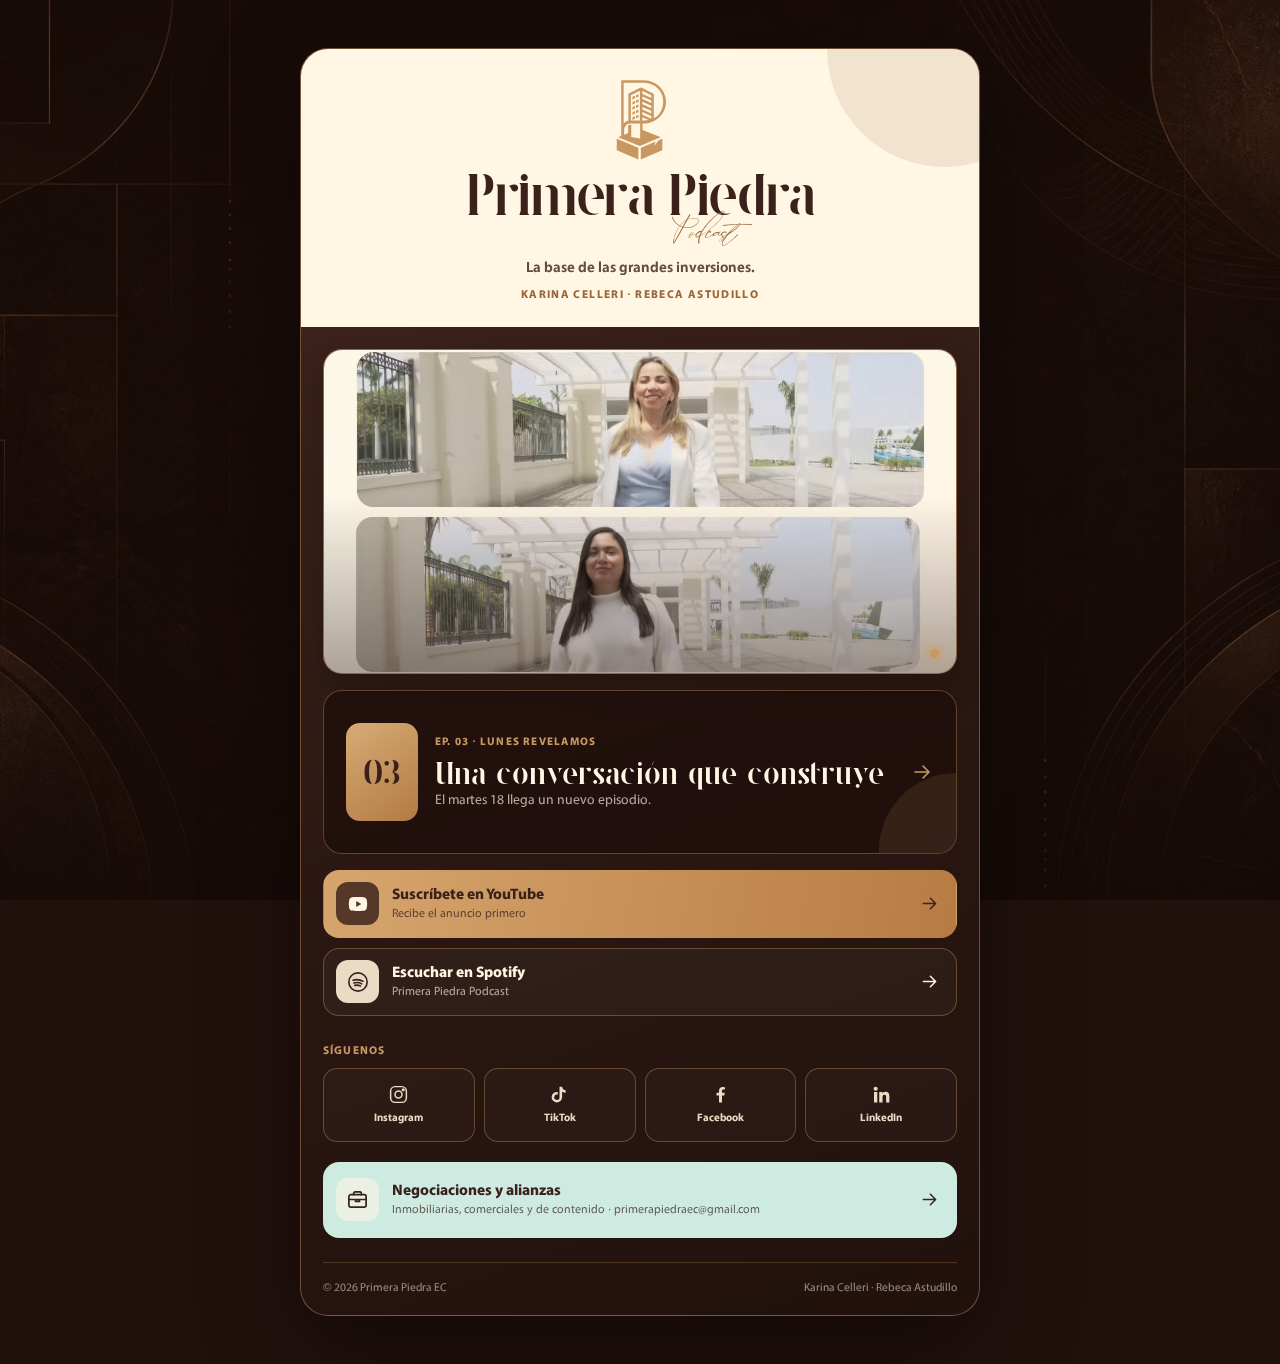
==== commit 1607d547: "Polish brand icons and background" ====
--- a/index.html
+++ b/index.html
@@ -37,17 +37,17 @@
   <svg class="sprite" aria-hidden="true" focusable="false">
     <symbol id="arrow" viewBox="0 0 24 24"><path d="M5 12h14M13 6l6 6-6 6"/></symbol>
     <symbol id="youtube" viewBox="0 0 24 24"><path d="M22 12c0-2.3-.3-4.2-.7-5.2a2.8 2.8 0 0 0-2-2C17.5 4.3 12 4.3 12 4.3s-5.5 0-7.3.5a2.8 2.8 0 0 0-2 2A19 19 0 0 0 2 12c0 2.3.3 4.2.7 5.2a2.8 2.8 0 0 0 2 2c1.8.5 7.3.5 7.3.5s5.5 0 7.3-.5a2.8 2.8 0 0 0 2-2A19 19 0 0 0 22 12Zm-12 3.3V8.7l5.7 3.3-5.7 3.3Z"/></symbol>
-    <symbol id="spotify" viewBox="0 0 24 24"><path d="M12 2a10 10 0 1 0 0 20 10 10 0 0 0 0-20Zm4.6 14.4a.8.8 0 0 1-1.1.3c-3-1.8-6.7-2.2-11-1.2a.8.8 0 1 1-.4-1.5c4.7-1.1 8.8-.6 12.2 1.4.4.2.5.7.3 1Zm1.5-3a1 1 0 0 1-1.4.3c-3.4-2.1-8.7-2.7-12.8-1.5a1 1 0 1 1-.5-1.9c4.7-1.3 10.5-.7 14.4 1.7.5.3.6.9.3 1.4Zm.1-3.2C14.1 7.8 7.4 7.5 3.5 8.6a1.2 1.2 0 1 1-.7-2.3c4.6-1.4 12-1 16.6 1.7a1.2 1.2 0 1 1-1.2 2.2Z"/></symbol>
+    <symbol id="spotify" viewBox="0 0 24 24"><circle cx="12" cy="12" r="10"/><path d="M6.6 10.1c3.6-1.1 7.6-.7 10.7 1.1M7.5 13c2.9-.8 6-.5 8.5 1M8.5 15.7c2.1-.5 4.4-.3 6.2.8"/></symbol>
     <symbol id="instagram" viewBox="0 0 24 24"><rect x="3" y="3" width="18" height="18" rx="5"/><circle cx="12" cy="12" r="4"/><circle cx="17.4" cy="6.7" r="1" class="fill"/></symbol>
     <symbol id="tiktok" viewBox="0 0 24 24"><path d="M15 3c.4 2.4 1.8 3.8 4 4v3a8 8 0 0 1-4-1.2v6.3a6 6 0 1 1-5-5.9v3.1a3 3 0 1 0 2 2.8V3h3Z"/></symbol>
-    <symbol id="facebook" viewBox="0 0 24 24"><path d="M14 8h3V4.3c-.5-.1-2.2-.3-4.1-.3C9 4 6.3 6.4 6.3 10.8V14H3v4h3.3v6h4v-6h3.4l.6-4h-4v-2.8c0-1.2.3-2 2-2H14V8Z"/></symbol>
+    <symbol id="facebook" viewBox="0 0 24 24"><path d="M13.7 21v-8h2.7l.4-3.1h-3.1V8c0-.9.3-1.6 1.7-1.6H17V3.7c-.3 0-1.3-.2-2.5-.2-2.5 0-4.2 1.5-4.2 4.3v2.1H7.5V13h2.8v8h3.4Z"/></symbol>
     <symbol id="linkedin" viewBox="0 0 24 24"><path d="M5.3 7.8A2.3 2.3 0 1 0 5.3 3a2.3 2.3 0 0 0 0 4.7ZM3.4 21h3.8V9.2H3.4V21Zm6 0h3.8v-5.8c0-1.5.3-3 2.2-3 1.9 0 1.9 1.8 1.9 3.1V21H21v-6.4c0-3.2-.7-5.7-4.4-5.7-1.8 0-3 1-3.5 1.9h-.1V9.2H9.4V21Z"/></symbol>
     <symbol id="deal" viewBox="0 0 24 24"><rect x="3" y="7" width="18" height="13" rx="2"/><path d="M8 7V5.5A1.5 1.5 0 0 1 9.5 4h5A1.5 1.5 0 0 1 16 5.5V7M3 12h18M10 12v2h4v-2"/></symbol>
   </svg>
 
   <main class="hub">
     <header class="brand-header">
-      <img class="brand-mark" src="./assets/brand/brand-mark-ivory.webp" width="152" height="218" alt="Primera Piedra">
+      <img class="brand-mark" src="./assets/brand/brand-symbol.svg" width="135" height="205" alt="Isotipo de Primera Piedra">
       <p class="brand-name">Primera Piedra</p>
       <p class="brand-subtitle">Podcast</p>
       <p class="tagline">La base de las grandes inversiones.</p>
--- a/styles.css
+++ b/styles.css
@@ -5,13 +5,13 @@
 :root { --brown:#3a2119; --bronze:#c99862; --bronze-deep:#9a6537; --ivory:#fff7e4; --sand:#ebdac4; --mint:#ceebe2; --line:rgba(201,152,98,.38); }
 * { box-sizing:border-box; }
 html { color-scheme: dark; }
-body { min-width:320px; min-height:100vh; margin:0; padding:clamp(16px,4vw,48px) 16px; color:var(--ivory); font-family:Myriad,Arial,sans-serif; background-color:var(--brown); background-image:linear-gradient(rgba(32,15,10,.86),rgba(32,15,10,.86)),url("./assets/brand/brand-symbol.svg"); background-position:center,center; background-repeat:repeat,repeat; background-size:auto,164px 249px; background-attachment:fixed,fixed; }
+body { min-width:320px; min-height:100vh; margin:0; padding:clamp(16px,4vw,48px) 16px; color:var(--ivory); font-family:Myriad,Arial,sans-serif; background-color:#21110d; background-image:linear-gradient(rgba(25,11,8,.67),rgba(25,11,8,.67)),url("./assets/brand/editorial-background.webp"); background-position:center,center; background-repeat:no-repeat,no-repeat; background-size:cover,cover; background-attachment:fixed,fixed; }
 a { color:inherit; text-decoration:none; } button { font:inherit; } .sprite { position:absolute; width:0; height:0; overflow:hidden; }
 .skip-link { position:fixed; z-index:5; top:10px; left:10px; padding:9px 13px; border-radius:999px; color:var(--brown); background:var(--mint); transform:translateY(-150%); } .skip-link:focus { transform:translateY(0); }
 .hub { width:min(100%,680px); margin:0 auto; overflow:hidden; border:1px solid rgba(201,152,98,.45); border-radius:28px; background:linear-gradient(160deg,#43271f 0%,#2b1712 57%,#21110d 100%); box-shadow:0 32px 95px rgba(0,0,0,.42); }
 .brand-header { position:relative; min-height:266px; display:flex; flex-direction:column; align-items:center; justify-content:center; padding:28px 24px 25px; color:var(--brown); text-align:center; background:var(--ivory); }
 .brand-header::before { content:""; position:absolute; width:235px; height:235px; top:-117px; right:-83px; border-radius:50%; background:var(--sand); opacity:.66; }
-.brand-mark { position:relative; width:62px; height:auto; margin-bottom:4px; mix-blend-mode:multiply; }
+.brand-mark { position:relative; width:57px; height:auto; margin-bottom:6px; }
 .brand-name { position:relative; margin:0; font-family:Lavagne,Georgia,serif; font-size:clamp(2.4rem,8vw,3.7rem); line-height:.82; letter-spacing:-.04em; }
 .brand-subtitle { position:relative; margin:-5px 0 8px; color:var(--bronze-deep); font-family:York,cursive; font-size:clamp(2.15rem,7vw,2.7rem); line-height:.9; text-shadow:0 1px 0 rgba(255,247,228,.48); transform:translateX(64px); }
 .tagline { position:relative; margin:0; color:rgba(58,33,25,.8); font-size:.93rem; font-weight:650; }
@@ -24,11 +24,11 @@
 .episode::after { content:""; position:absolute; width:155px; height:155px; right:-78px; bottom:-75px; border-radius:50%; background:rgba(201,152,98,.13); }
 .episode-number { width:72px; height:98px; display:grid; place-items:center; border-radius:14px; color:var(--brown); background:linear-gradient(145deg,#d7ab76,#b37a43); font-family:Lavagne,Georgia,serif; font-size:2.25rem; }
 .episode > div:not(.episode-number),.episode-arrow { position:relative; z-index:1; }.episode p { margin:0; }.eyebrow { color:var(--bronze); font-size:.69rem; font-weight:750; letter-spacing:.11em; text-transform:uppercase; }.episode h1 { margin:8px 0 6px; font-family:Lavagne,Georgia,serif; font-size:clamp(1.45rem,5vw,2rem); font-weight:500; line-height:.96; }.episode p:last-child { color:rgba(255,247,228,.67); font-size:.86rem; }.episode-arrow { width:24px; height:24px; fill:none; stroke:var(--bronze); stroke-width:1.6; stroke-linecap:round; stroke-linejoin:round; }
-.links { display:grid; gap:10px; margin:16px 22px 0; }.link,.contact { display:grid; grid-template-columns:auto 1fr auto; align-items:center; gap:13px; min-height:68px; padding:11px 16px 11px 12px; border:1px solid var(--line); border-radius:16px; background:rgba(255,247,228,.035); transition:transform .18s ease,background .18s ease,border-color .18s ease; }.link.primary { border-color:transparent; color:var(--brown); background:linear-gradient(100deg,#d6a56e,#b77c43); }.icon,.contact-icon { width:43px; height:43px; display:grid; place-items:center; border-radius:12px; color:var(--brown); background:var(--sand); }.primary .icon { color:var(--ivory); background:rgba(58,33,25,.82); }.icon svg { width:22px; height:22px; fill:currentColor; }.contact-icon svg { width:23px; height:23px; fill:none; stroke:currentColor; stroke-width:1.8; stroke-linecap:round; stroke-linejoin:round; }.link strong,.contact strong { display:block; font-size:.96rem; font-weight:760; }.link small,.contact small { display:block; margin-top:2px; color:rgba(255,247,228,.64); font-size:.75rem; }.primary small { color:rgba(58,33,25,.74); }.arrow { width:21px; height:21px; fill:none; stroke:currentColor; stroke-width:1.7; stroke-linecap:round; stroke-linejoin:round; transition:transform .18s ease; }
-.socials { margin:28px 22px 0; }.socials > p { margin:0 0 10px; color:var(--bronze); font-size:.71rem; font-weight:750; letter-spacing:.1em; text-transform:uppercase; }.social-grid { display:grid; grid-template-columns:repeat(4,1fr); gap:9px; }.social { min-height:74px; display:flex; flex-direction:column; align-items:center; justify-content:center; gap:7px; border:1px solid var(--line); border-radius:14px; color:var(--sand); background:rgba(255,247,228,.025); font-size:.68rem; font-weight:680; transition:transform .18s ease,background .18s ease; }.social svg { width:21px; height:21px; fill:none; stroke:currentColor; stroke-width:1.7; }.social:nth-child(n+2) svg { fill:currentColor; stroke:none; }.social .fill { fill:currentColor; stroke:none; }
+.links { display:grid; gap:10px; margin:16px 22px 0; }.link,.contact { display:grid; grid-template-columns:auto 1fr auto; align-items:center; gap:13px; min-height:68px; padding:11px 16px 11px 12px; border:1px solid var(--line); border-radius:16px; background:rgba(255,247,228,.035); transition:transform .18s ease,background .18s ease,border-color .18s ease; }.link.primary { border-color:transparent; color:var(--brown); background:linear-gradient(100deg,#d6a56e,#b77c43); }.icon,.contact-icon { width:43px; height:43px; display:grid; place-items:center; border-radius:12px; color:var(--brown); background:var(--sand); }.primary .icon { color:var(--ivory); background:rgba(58,33,25,.82); }.icon svg { width:22px; height:22px; fill:currentColor; }.link:not(.primary) .icon svg { fill:none; stroke:currentColor; stroke-width:1.75; stroke-linecap:round; }.contact-icon svg { width:23px; height:23px; fill:none; stroke:currentColor; stroke-width:1.8; stroke-linecap:round; stroke-linejoin:round; }.link strong,.contact strong { display:block; font-size:.96rem; font-weight:760; }.link small,.contact small { display:block; margin-top:2px; color:rgba(255,247,228,.64); font-size:.75rem; }.primary small { color:rgba(58,33,25,.74); }.arrow { width:21px; height:21px; fill:none; stroke:currentColor; stroke-width:1.7; stroke-linecap:round; stroke-linejoin:round; transition:transform .18s ease; }
+.socials { margin:28px 22px 0; }.socials > p { margin:0 0 10px; color:var(--bronze); font-size:.71rem; font-weight:750; letter-spacing:.1em; text-transform:uppercase; }.social-grid { display:grid; grid-template-columns:repeat(4,1fr); gap:9px; }.social { min-height:74px; display:flex; flex-direction:column; align-items:center; justify-content:center; gap:7px; border:1px solid var(--line); border-radius:14px; color:var(--sand); background:rgba(255,247,228,.025); font-size:.68rem; font-weight:680; transition:transform .18s ease,background .18s ease; }.social svg { width:21px; height:21px; fill:currentColor; stroke:none; }.social:first-child svg { fill:none; stroke:currentColor; stroke-width:1.7; }.social .fill { fill:currentColor; stroke:none; }
 .contact { min-height:76px; margin:20px 22px 0; border-color:transparent; color:var(--brown); background:var(--mint); }.contact-icon { color:var(--brown); background:rgba(255,247,228,.58); }.contact small { color:rgba(58,33,25,.7); line-height:1.22; }
 footer { display:flex; justify-content:space-between; gap:12px; margin:24px 22px 0; padding:18px 0 20px; border-top:1px solid rgba(201,152,98,.26); color:rgba(255,247,228,.52); font-size:.72rem; }
 @media (hover:hover) { .episode:hover,.link:hover,.contact:hover,.social:hover { transform:translateY(-2px); border-color:rgba(255,247,228,.48); background:rgba(255,247,228,.09); }.episode { transition:transform .18s ease,border-color .18s ease,background .18s ease; }.primary:hover { background:#e0b17b; }.link:hover .arrow,.contact:hover .arrow,.episode:hover .episode-arrow { transform:translateX(3px); } }
 :focus-visible { outline:3px solid var(--mint); outline-offset:3px; }
-@media (max-width:520px) { body { padding:0; background-color:#21110d; background-size:auto,142px 216px; }.hub { width:100%; border:0; border-radius:0; }.brand-header { min-height:233px; }.brand-subtitle { font-size:2.15rem; transform:translateX(57px); }.video-tile,.episode,.links { margin-left:16px; margin-right:16px; }.socials { margin-left:16px; margin-right:16px; }.contact { margin-left:16px; margin-right:16px; }.episode { gap:13px; padding:18px; }.episode-number { width:60px; height:88px; font-size:1.9rem; }.episode h1 { font-size:1.55rem; }.social-grid { grid-template-columns:repeat(2,1fr); }.social { flex-direction:row; min-height:54px; justify-content:flex-start; padding:0 15px; font-size:.82rem; }.social svg { width:19px; }.contact { min-height:74px; } footer { margin-left:16px; margin-right:16px; padding-bottom:calc(20px + env(safe-area-inset-bottom)); } }
+@media (max-width:520px) { body { padding:0; background-color:#21110d; background-position:center top; background-size:auto 100vh,auto 100vh; background-attachment:scroll,scroll; }.hub { width:100%; border:0; border-radius:0; }.brand-header { min-height:233px; }.brand-subtitle { font-size:2.15rem; transform:translateX(57px); }.video-tile,.episode,.links { margin-left:16px; margin-right:16px; }.socials { margin-left:16px; margin-right:16px; }.contact { margin-left:16px; margin-right:16px; }.episode { gap:13px; padding:18px; }.episode-number { width:60px; height:88px; font-size:1.9rem; }.episode h1 { font-size:1.55rem; }.social-grid { grid-template-columns:repeat(2,1fr); }.social { flex-direction:row; min-height:54px; justify-content:flex-start; padding:0 15px; font-size:.82rem; }.social svg { width:19px; }.contact { min-height:74px; } footer { margin-left:16px; margin-right:16px; padding-bottom:calc(20px + env(safe-area-inset-bottom)); } }
 @media (prefers-reduced-motion:reduce) { * { transition-duration:.01ms!important; animation-duration:.01ms!important; } }
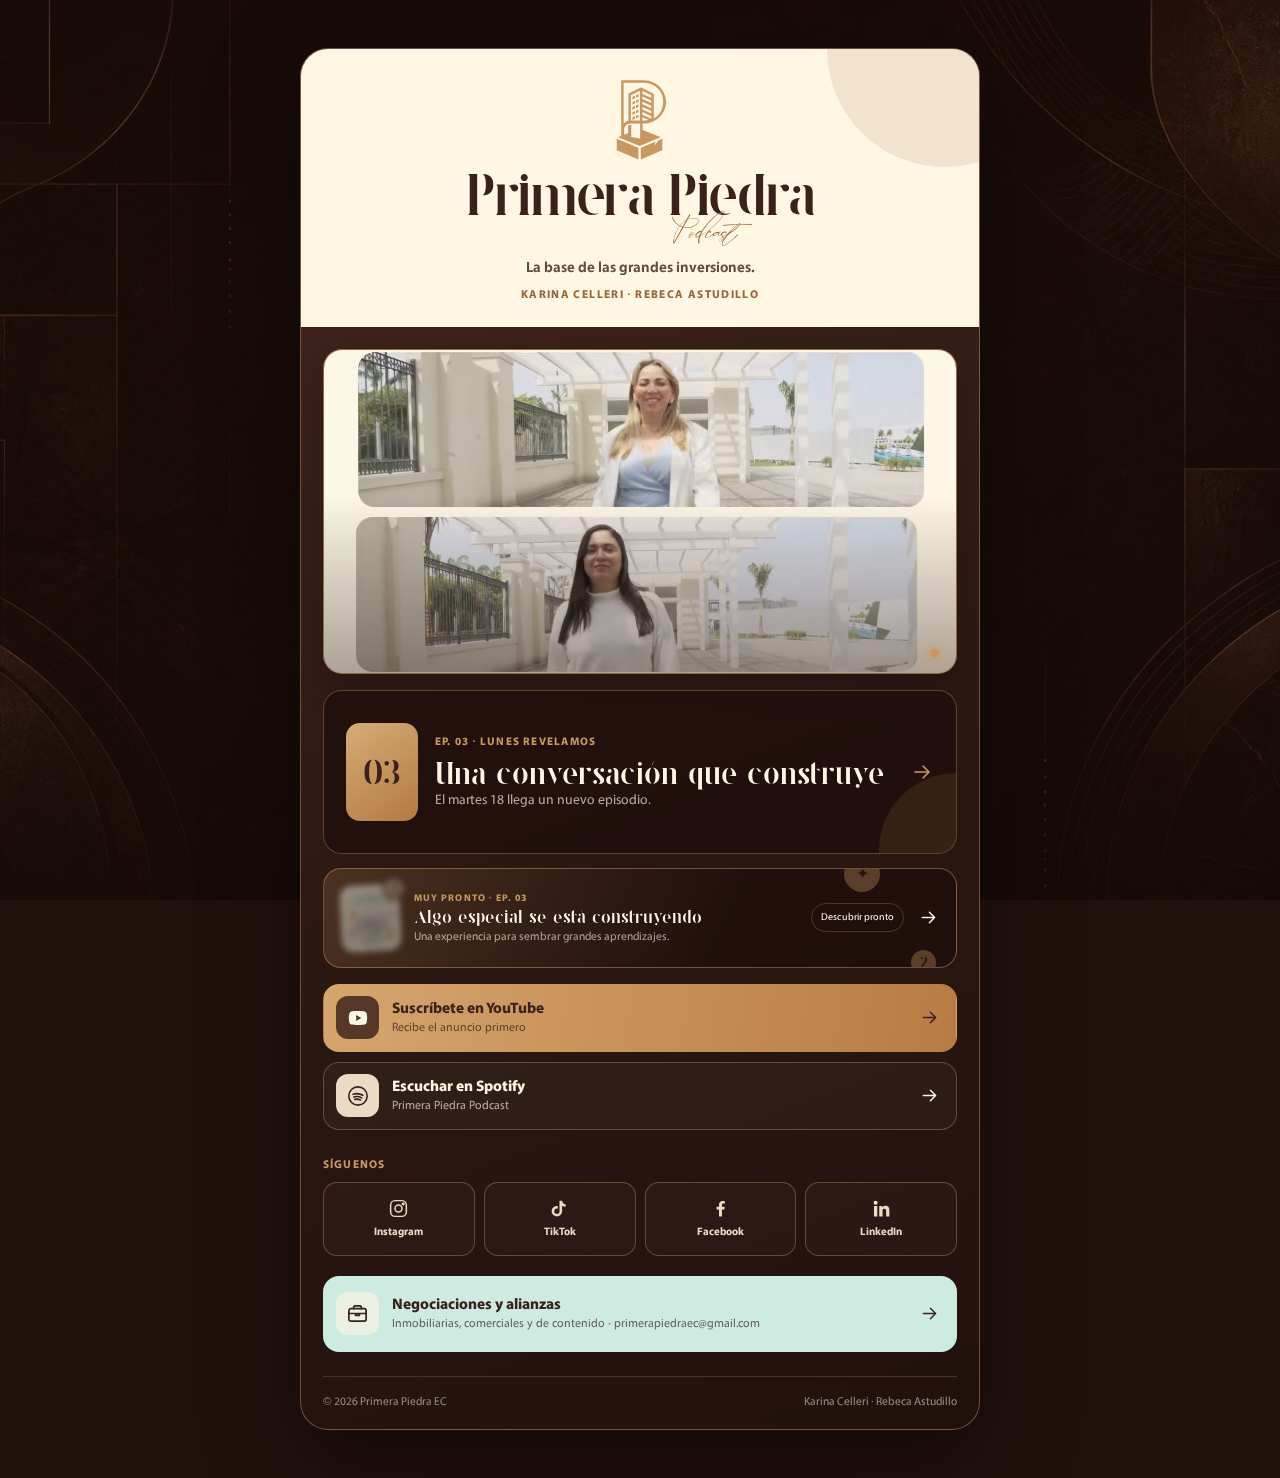
==== commit f5b2be84: "Build secure EP03 giveaway workflow" ====
--- a/index.html
+++ b/index.html
@@ -72,6 +72,14 @@
       <svg class="episode-arrow" aria-hidden="true"><use href="#arrow"/></svg>
     </a>
 
+    <a class="giveaway tracked-link" id="giveaway-card" data-track="giveaway" data-stage="teaser" href="/sorteo/ep03" aria-labelledby="giveaway-title">
+      <span class="giveaway-book"><img src="./assets/sorteo-ep03/collage/boris-cover-official.webp" alt=""><i>2</i></span>
+      <span class="giveaway-copy"><small id="giveaway-kicker">Muy pronto · EP. 03</small><strong id="giveaway-title">Algo especial se está construyendo</strong><span id="giveaway-summary">Una experiencia para sembrar grandes aprendizajes.</span></span>
+      <span class="giveaway-action" id="giveaway-action">Descubrir pronto</span>
+      <svg class="arrow" aria-hidden="true"><use href="#arrow"/></svg>
+      <span class="giveaway-coin coin-a" aria-hidden="true">✦</span><span class="giveaway-coin coin-b" aria-hidden="true">2</span>
+    </a>
+
     <nav class="links" id="enlaces" aria-label="Enlaces principales de Primera Piedra">
       <a class="link primary tracked-link" data-track="youtube" data-platform="youtube" href="https://www.youtube.com/@primerapiedraec" target="_blank" rel="noopener noreferrer">
         <span class="icon"><svg aria-hidden="true"><use href="#youtube"/></svg></span>
--- a/styles.css
+++ b/styles.css
@@ -24,11 +24,12 @@
 .episode::after { content:""; position:absolute; width:155px; height:155px; right:-78px; bottom:-75px; border-radius:50%; background:rgba(201,152,98,.13); }
 .episode-number { width:72px; height:98px; display:grid; place-items:center; border-radius:14px; color:var(--brown); background:linear-gradient(145deg,#d7ab76,#b37a43); font-family:Lavagne,Georgia,serif; font-size:2.25rem; }
 .episode > div:not(.episode-number),.episode-arrow { position:relative; z-index:1; }.episode p { margin:0; }.eyebrow { color:var(--bronze); font-size:.69rem; font-weight:750; letter-spacing:.11em; text-transform:uppercase; }.episode h1 { margin:8px 0 6px; font-family:Lavagne,Georgia,serif; font-size:clamp(1.45rem,5vw,2rem); font-weight:500; line-height:.96; }.episode p:last-child { color:rgba(255,247,228,.67); font-size:.86rem; }.episode-arrow { width:24px; height:24px; fill:none; stroke:var(--bronze); stroke-width:1.6; stroke-linecap:round; stroke-linejoin:round; }
+.giveaway { position:relative; display:grid; grid-template-columns:auto minmax(0,1fr) auto auto; align-items:center; gap:14px; min-height:100px; margin:14px 22px 0; padding:14px 17px; overflow:hidden; border:1px solid rgba(201,152,98,.48); border-radius:18px; color:var(--ivory); background:linear-gradient(112deg,rgba(201,152,98,.2),rgba(29,14,10,.78) 64%); transition:transform .18s ease,border-color .18s ease,background .18s ease; }.giveaway-book { position:relative; z-index:2; width:59px; height:66px; padding:4px; border-radius:12px; background:var(--mint); transform:rotate(-3deg); }.giveaway-book img { width:100%; height:100%; display:block; border-radius:8px; object-fit:cover; }.giveaway-book i { position:absolute; right:-7px; top:-7px; width:23px; height:23px; display:grid; place-items:center; border:2px solid var(--brown); border-radius:50%; color:var(--brown); background:var(--bronze); font-family:Lavagne,Georgia,serif; font-style:normal; }.giveaway-copy { position:relative; z-index:2; min-width:0; display:flex; flex-direction:column; }.giveaway-copy small { color:var(--bronze); font-size:.61rem; font-weight:750; letter-spacing:.11em; text-transform:uppercase; }.giveaway-copy strong { margin:4px 0 3px; overflow:hidden; color:var(--ivory); font-family:Lavagne,Georgia,serif; font-size:1.16rem; font-weight:500; line-height:1; text-overflow:ellipsis; white-space:nowrap; }.giveaway-copy > span { overflow:hidden; color:rgba(255,247,228,.61); font-size:.72rem; text-overflow:ellipsis; white-space:nowrap; }.giveaway-action { position:relative; z-index:2; padding:7px 9px; border:1px solid rgba(255,247,228,.18); border-radius:999px; font-size:.63rem; white-space:nowrap; }.giveaway > .arrow { position:relative; z-index:2; }.giveaway-coin { position:absolute; display:grid; place-items:center; border-radius:50%; color:var(--brown); background:var(--bronze); font-family:Lavagne,Georgia,serif; opacity:.35; }.giveaway-coin.coin-a { width:36px; height:36px; right:76px; top:-13px; }.giveaway-coin.coin-b { width:25px; height:25px; right:20px; bottom:-8px; }.giveaway[data-stage="teaser"] .giveaway-book { filter:blur(3px) saturate(.35); opacity:.52; }.giveaway[data-stage="open"] { border-color:rgba(206,235,226,.48); background:linear-gradient(112deg,rgba(206,235,226,.17),rgba(29,14,10,.8) 64%); }.giveaway[data-stage="open"] .giveaway-book { background:var(--mint); }.giveaway[data-stage="closed"] { filter:saturate(.72); }
 .links { display:grid; gap:10px; margin:16px 22px 0; }.link,.contact { display:grid; grid-template-columns:auto 1fr auto; align-items:center; gap:13px; min-height:68px; padding:11px 16px 11px 12px; border:1px solid var(--line); border-radius:16px; background:rgba(255,247,228,.035); transition:transform .18s ease,background .18s ease,border-color .18s ease; }.link.primary { border-color:transparent; color:var(--brown); background:linear-gradient(100deg,#d6a56e,#b77c43); }.icon,.contact-icon { width:43px; height:43px; display:grid; place-items:center; border-radius:12px; color:var(--brown); background:var(--sand); }.primary .icon { color:var(--ivory); background:rgba(58,33,25,.82); }.icon svg { width:22px; height:22px; fill:currentColor; }.link:not(.primary) .icon svg { fill:none; stroke:currentColor; stroke-width:1.75; stroke-linecap:round; }.contact-icon svg { width:23px; height:23px; fill:none; stroke:currentColor; stroke-width:1.8; stroke-linecap:round; stroke-linejoin:round; }.link strong,.contact strong { display:block; font-size:.96rem; font-weight:760; }.link small,.contact small { display:block; margin-top:2px; color:rgba(255,247,228,.64); font-size:.75rem; }.primary small { color:rgba(58,33,25,.74); }.arrow { width:21px; height:21px; fill:none; stroke:currentColor; stroke-width:1.7; stroke-linecap:round; stroke-linejoin:round; transition:transform .18s ease; }
 .socials { margin:28px 22px 0; }.socials > p { margin:0 0 10px; color:var(--bronze); font-size:.71rem; font-weight:750; letter-spacing:.1em; text-transform:uppercase; }.social-grid { display:grid; grid-template-columns:repeat(4,1fr); gap:9px; }.social { min-height:74px; display:flex; flex-direction:column; align-items:center; justify-content:center; gap:7px; border:1px solid var(--line); border-radius:14px; color:var(--sand); background:rgba(255,247,228,.025); font-size:.68rem; font-weight:680; transition:transform .18s ease,background .18s ease; }.social svg { width:21px; height:21px; fill:currentColor; stroke:none; }.social:first-child svg { fill:none; stroke:currentColor; stroke-width:1.7; }.social .fill { fill:currentColor; stroke:none; }
 .contact { min-height:76px; margin:20px 22px 0; border-color:transparent; color:var(--brown); background:var(--mint); }.contact-icon { color:var(--brown); background:rgba(255,247,228,.58); }.contact small { color:rgba(58,33,25,.7); line-height:1.22; }
 footer { display:flex; justify-content:space-between; gap:12px; margin:24px 22px 0; padding:18px 0 20px; border-top:1px solid rgba(201,152,98,.26); color:rgba(255,247,228,.52); font-size:.72rem; }
-@media (hover:hover) { .episode:hover,.link:hover,.contact:hover,.social:hover { transform:translateY(-2px); border-color:rgba(255,247,228,.48); background:rgba(255,247,228,.09); }.episode { transition:transform .18s ease,border-color .18s ease,background .18s ease; }.primary:hover { background:#e0b17b; }.link:hover .arrow,.contact:hover .arrow,.episode:hover .episode-arrow { transform:translateX(3px); } }
+@media (hover:hover) { .episode:hover,.link:hover,.contact:hover,.social:hover { transform:translateY(-2px); border-color:rgba(255,247,228,.48); background:rgba(255,247,228,.09); }.episode { transition:transform .18s ease,border-color .18s ease,background .18s ease; }.giveaway:hover { transform:translateY(-2px); border-color:rgba(255,247,228,.55); background:linear-gradient(112deg,rgba(201,152,98,.25),rgba(40,19,13,.88) 64%); }.primary:hover { background:#e0b17b; }.link:hover .arrow,.contact:hover .arrow,.episode:hover .episode-arrow,.giveaway:hover > .arrow { transform:translateX(3px); } }
 :focus-visible { outline:3px solid var(--mint); outline-offset:3px; }
-@media (max-width:520px) { body { padding:0; background-color:#21110d; background-position:center top; background-size:auto 100vh,auto 100vh; background-attachment:scroll,scroll; }.hub { width:100%; border:0; border-radius:0; }.brand-header { min-height:233px; }.brand-subtitle { font-size:2.15rem; transform:translateX(57px); }.video-tile,.episode,.links { margin-left:16px; margin-right:16px; }.socials { margin-left:16px; margin-right:16px; }.contact { margin-left:16px; margin-right:16px; }.episode { gap:13px; padding:18px; }.episode-number { width:60px; height:88px; font-size:1.9rem; }.episode h1 { font-size:1.55rem; }.social-grid { grid-template-columns:repeat(2,1fr); }.social { flex-direction:row; min-height:54px; justify-content:flex-start; padding:0 15px; font-size:.82rem; }.social svg { width:19px; }.contact { min-height:74px; } footer { margin-left:16px; margin-right:16px; padding-bottom:calc(20px + env(safe-area-inset-bottom)); } }
+@media (max-width:520px) { body { padding:0; background-color:#21110d; background-position:center top; background-size:auto 100vh,auto 100vh; background-attachment:scroll,scroll; }.hub { width:100%; border:0; border-radius:0; }.brand-header { min-height:233px; }.brand-subtitle { font-size:2.15rem; transform:translateX(57px); }.video-tile,.episode,.giveaway,.links { margin-left:16px; margin-right:16px; }.socials { margin-left:16px; margin-right:16px; }.contact { margin-left:16px; margin-right:16px; }.episode { gap:13px; padding:18px; }.episode-number { width:60px; height:88px; font-size:1.9rem; }.episode h1 { font-size:1.55rem; }.giveaway { grid-template-columns:auto minmax(0,1fr) auto; gap:11px; padding:13px 14px; }.giveaway-book { width:53px; height:60px; }.giveaway-action { display:none; }.giveaway-copy strong { font-size:1.02rem; }.giveaway-copy > span { font-size:.66rem; }.social-grid { grid-template-columns:repeat(2,1fr); }.social { flex-direction:row; min-height:54px; justify-content:flex-start; padding:0 15px; font-size:.82rem; }.social svg { width:19px; }.contact { min-height:74px; } footer { margin-left:16px; margin-right:16px; padding-bottom:calc(20px + env(safe-area-inset-bottom)); } }
 @media (prefers-reduced-motion:reduce) { * { transition-duration:.01ms!important; animation-duration:.01ms!important; } }
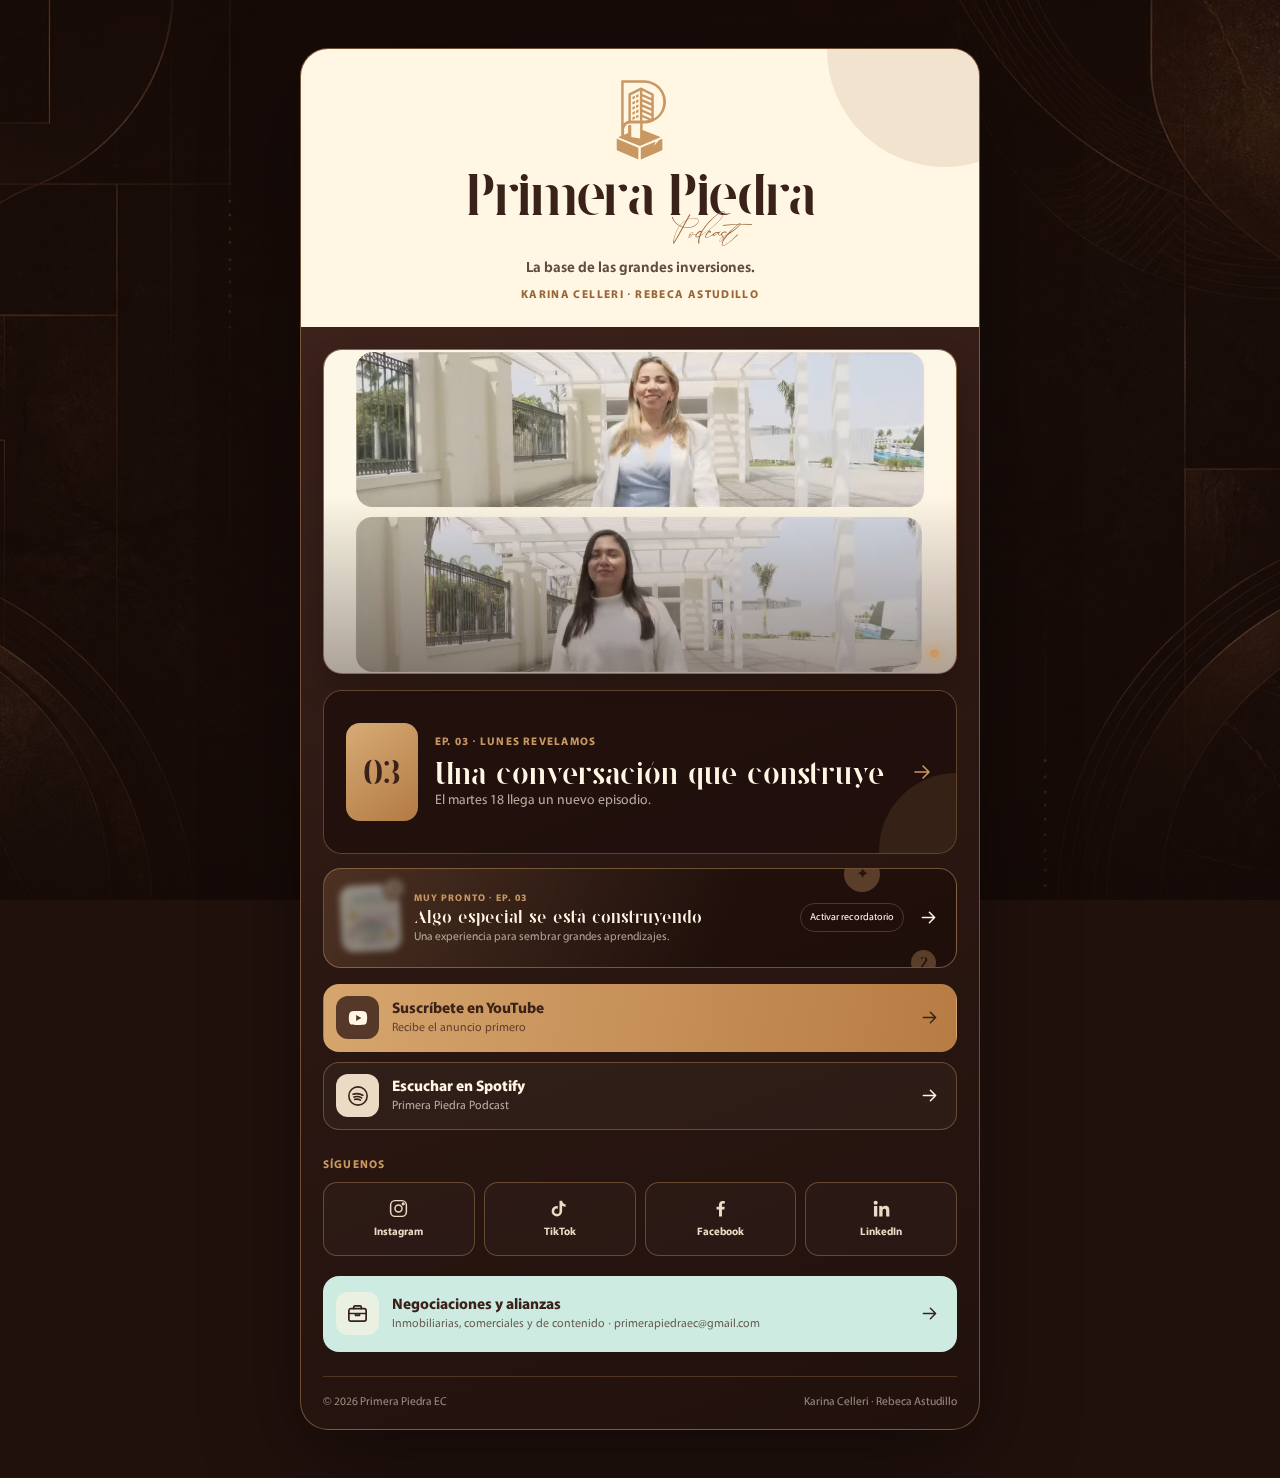
==== commit 2d7eb706: "Add chronological waitlist spotlight" ====
--- a/index.html
+++ b/index.html
@@ -72,13 +72,39 @@
       <svg class="episode-arrow" aria-hidden="true"><use href="#arrow"/></svg>
     </a>
 
-    <a class="giveaway tracked-link" id="giveaway-card" data-track="giveaway" data-stage="teaser" href="/sorteo/ep03" aria-labelledby="giveaway-title">
+    <a class="giveaway tracked-link" id="giveaway-card" data-track="giveaway" data-stage="teaser" href="#recordatorio" aria-labelledby="giveaway-title">
       <span class="giveaway-book"><img src="./assets/sorteo-ep03/collage/boris-cover-official.webp" alt=""><i>2</i></span>
       <span class="giveaway-copy"><small id="giveaway-kicker">Muy pronto · EP. 03</small><strong id="giveaway-title">Algo especial se está construyendo</strong><span id="giveaway-summary">Una experiencia para sembrar grandes aprendizajes.</span></span>
-      <span class="giveaway-action" id="giveaway-action">Descubrir pronto</span>
+      <span class="giveaway-action" id="giveaway-action">Activar recordatorio</span>
       <svg class="arrow" aria-hidden="true"><use href="#arrow"/></svg>
       <span class="giveaway-coin coin-a" aria-hidden="true">✦</span><span class="giveaway-coin coin-b" aria-hidden="true">2</span>
     </a>
+
+    <aside class="giveaway-coachmark" id="giveaway-coachmark" aria-labelledby="giveaway-coachmark-title" aria-live="polite" hidden>
+      <button class="giveaway-coachmark-close" id="giveaway-coachmark-close" type="button" aria-label="Cerrar aviso especial">×</button>
+      <span class="giveaway-coachmark-kicker" id="giveaway-coachmark-kicker">Primera Piedra · muy pronto</span>
+      <strong id="giveaway-coachmark-title">Estamos construyendo algo especial.</strong>
+      <p id="giveaway-coachmark-summary">Entra a la lista y activa el recordatorio.</p>
+      <div class="giveaway-coachmark-actions" id="giveaway-open-actions">
+        <a id="giveaway-coachmark-cta" href="/sorteo/ep03">Entrar ahora <svg aria-hidden="true"><use href="#arrow"/></svg></a>
+        <button class="giveaway-coachmark-dismiss" type="button">Seguir explorando</button>
+      </div>
+      <div class="giveaway-coachmark-actions" id="giveaway-waitlist-actions" hidden>
+        <button class="coachmark-primary" id="giveaway-reminder-start" type="button">Quiero enterarme primero <svg aria-hidden="true"><use href="#arrow"/></svg></button>
+        <button class="giveaway-coachmark-dismiss" type="button">Ahora no</button>
+      </div>
+      <form class="giveaway-reminder-form" id="giveaway-reminder-form" hidden>
+        <label for="giveaway-reminder-email">Tu correo</label>
+        <div><input id="giveaway-reminder-email" name="email" type="email" autocomplete="email" maxlength="150" placeholder="nombre@correo.com" required><button type="submit">Avisarme <svg aria-hidden="true"><use href="#arrow"/></svg></button></div>
+        <label class="giveaway-reminder-consent"><input name="consent" type="checkbox" required><span>Acepto recibir un único aviso sobre esta edición.</span></label>
+        <label class="giveaway-reminder-honeypot" aria-hidden="true">Sitio web<input name="website" tabindex="-1" autocomplete="off"></label>
+        <p class="giveaway-reminder-status" id="giveaway-reminder-status" role="status" hidden></p>
+      </form>
+      <div class="giveaway-reminder-success" id="giveaway-reminder-success" hidden>
+        <b>Listo, estás en la lista.</b><span>Activa ahora el recordatorio en tu calendario.</span>
+        <div><a href="https://calendar.google.com/calendar/render?action=TEMPLATE&amp;text=Primera%20Piedra%20%C2%B7%20Algo%20especial&amp;dates=20260818T120000Z%2F20260818T123000Z&amp;details=Estamos%20construyendo%20algo%20especial.%20Desc%C3%BAbrelo%20en%20https%3A%2F%2Fprimerapiedraec.vercel.app%2F&amp;location=https%3A%2F%2Fprimerapiedraec.vercel.app%2F" target="_blank" rel="noopener noreferrer">Google Calendar</a><a href="/sorteo/ep03/recordatorio.ics" download>Apple / Outlook</a></div>
+      </div>
+    </aside>
 
     <nav class="links" id="enlaces" aria-label="Enlaces principales de Primera Piedra">
       <a class="link primary tracked-link" data-track="youtube" data-platform="youtube" href="https://www.youtube.com/@primerapiedraec" target="_blank" rel="noopener noreferrer">
@@ -114,6 +140,7 @@
       <span>Karina Celleri · Rebeca Astudillo</span>
     </footer>
   </main>
+  <button class="giveaway-spotlight-scrim" id="giveaway-spotlight-scrim" type="button" aria-label="Cerrar aviso especial" hidden></button>
   <script src="./site-config.js"></script>
   <script src="./app.js"></script>
 </body>
--- a/styles.css
+++ b/styles.css
@@ -24,12 +24,44 @@
 .episode::after { content:""; position:absolute; width:155px; height:155px; right:-78px; bottom:-75px; border-radius:50%; background:rgba(201,152,98,.13); }
 .episode-number { width:72px; height:98px; display:grid; place-items:center; border-radius:14px; color:var(--brown); background:linear-gradient(145deg,#d7ab76,#b37a43); font-family:Lavagne,Georgia,serif; font-size:2.25rem; }
 .episode > div:not(.episode-number),.episode-arrow { position:relative; z-index:1; }.episode p { margin:0; }.eyebrow { color:var(--bronze); font-size:.69rem; font-weight:750; letter-spacing:.11em; text-transform:uppercase; }.episode h1 { margin:8px 0 6px; font-family:Lavagne,Georgia,serif; font-size:clamp(1.45rem,5vw,2rem); font-weight:500; line-height:.96; }.episode p:last-child { color:rgba(255,247,228,.67); font-size:.86rem; }.episode-arrow { width:24px; height:24px; fill:none; stroke:var(--bronze); stroke-width:1.6; stroke-linecap:round; stroke-linejoin:round; }
-.giveaway { position:relative; display:grid; grid-template-columns:auto minmax(0,1fr) auto auto; align-items:center; gap:14px; min-height:100px; margin:14px 22px 0; padding:14px 17px; overflow:hidden; border:1px solid rgba(201,152,98,.48); border-radius:18px; color:var(--ivory); background:linear-gradient(112deg,rgba(201,152,98,.2),rgba(29,14,10,.78) 64%); transition:transform .18s ease,border-color .18s ease,background .18s ease; }.giveaway-book { position:relative; z-index:2; width:59px; height:66px; padding:4px; border-radius:12px; background:var(--mint); transform:rotate(-3deg); }.giveaway-book img { width:100%; height:100%; display:block; border-radius:8px; object-fit:cover; }.giveaway-book i { position:absolute; right:-7px; top:-7px; width:23px; height:23px; display:grid; place-items:center; border:2px solid var(--brown); border-radius:50%; color:var(--brown); background:var(--bronze); font-family:Lavagne,Georgia,serif; font-style:normal; }.giveaway-copy { position:relative; z-index:2; min-width:0; display:flex; flex-direction:column; }.giveaway-copy small { color:var(--bronze); font-size:.61rem; font-weight:750; letter-spacing:.11em; text-transform:uppercase; }.giveaway-copy strong { margin:4px 0 3px; overflow:hidden; color:var(--ivory); font-family:Lavagne,Georgia,serif; font-size:1.16rem; font-weight:500; line-height:1; text-overflow:ellipsis; white-space:nowrap; }.giveaway-copy > span { overflow:hidden; color:rgba(255,247,228,.61); font-size:.72rem; text-overflow:ellipsis; white-space:nowrap; }.giveaway-action { position:relative; z-index:2; padding:7px 9px; border:1px solid rgba(255,247,228,.18); border-radius:999px; font-size:.63rem; white-space:nowrap; }.giveaway > .arrow { position:relative; z-index:2; }.giveaway-coin { position:absolute; display:grid; place-items:center; border-radius:50%; color:var(--brown); background:var(--bronze); font-family:Lavagne,Georgia,serif; opacity:.35; }.giveaway-coin.coin-a { width:36px; height:36px; right:76px; top:-13px; }.giveaway-coin.coin-b { width:25px; height:25px; right:20px; bottom:-8px; }.giveaway[data-stage="teaser"] .giveaway-book { filter:blur(3px) saturate(.35); opacity:.52; }.giveaway[data-stage="open"] { border-color:rgba(206,235,226,.48); background:linear-gradient(112deg,rgba(206,235,226,.17),rgba(29,14,10,.8) 64%); }.giveaway[data-stage="open"] .giveaway-book { background:var(--mint); }.giveaway[data-stage="closed"] { filter:saturate(.72); }
+.giveaway { position:relative; display:grid; grid-template-columns:auto minmax(0,1fr) auto auto; align-items:center; gap:14px; min-height:100px; margin:14px 22px 0; padding:14px 17px; overflow:hidden; border:1px solid rgba(201,152,98,.48); border-radius:18px; color:var(--ivory); background:linear-gradient(112deg,rgba(201,152,98,.2),rgba(29,14,10,.78) 64%); transition:transform .28s ease,border-color .28s ease,background .28s ease,box-shadow .28s ease; }.giveaway-book { position:relative; z-index:2; width:59px; height:66px; padding:4px; border-radius:12px; background:var(--mint); transform:rotate(-3deg); }.giveaway-book img { width:100%; height:100%; display:block; border-radius:8px; object-fit:cover; }.giveaway-book i { position:absolute; right:-7px; top:-7px; width:23px; height:23px; display:grid; place-items:center; border:2px solid var(--brown); border-radius:50%; color:var(--brown); background:var(--bronze); font-family:Lavagne,Georgia,serif; font-style:normal; }.giveaway-copy { position:relative; z-index:2; min-width:0; display:flex; flex-direction:column; }.giveaway-copy small { color:var(--bronze); font-size:.61rem; font-weight:750; letter-spacing:.11em; text-transform:uppercase; }.giveaway-copy strong { margin:4px 0 3px; overflow:hidden; color:var(--ivory); font-family:Lavagne,Georgia,serif; font-size:1.16rem; font-weight:500; line-height:1; text-overflow:ellipsis; white-space:nowrap; }.giveaway-copy > span { overflow:hidden; color:rgba(255,247,228,.61); font-size:.72rem; text-overflow:ellipsis; white-space:nowrap; }.giveaway-action { position:relative; z-index:2; padding:7px 9px; border:1px solid rgba(255,247,228,.18); border-radius:999px; font-size:.63rem; white-space:nowrap; }.giveaway > .arrow { position:relative; z-index:2; }.giveaway-coin { position:absolute; display:grid; place-items:center; border-radius:50%; color:var(--brown); background:var(--bronze); font-family:Lavagne,Georgia,serif; opacity:.35; }.giveaway-coin.coin-a { width:36px; height:36px; right:76px; top:-13px; }.giveaway-coin.coin-b { width:25px; height:25px; right:20px; bottom:-8px; }.giveaway[data-stage="teaser"] .giveaway-book { filter:blur(3px) saturate(.35); opacity:.52; }.giveaway[data-stage="teaser"]::after,.giveaway[data-stage="reveal"]::after { content:""; position:absolute; inset:-45%; pointer-events:none; background:linear-gradient(105deg,transparent 38%,rgba(255,247,228,.15) 49%,transparent 60%); transform:translateX(-68%); animation:giveawayWhisper 5.8s 1.2s infinite; }.giveaway[data-stage="open"] { border-color:rgba(206,235,226,.48); background:linear-gradient(112deg,rgba(206,235,226,.17),rgba(29,14,10,.8) 64%); }.giveaway[data-stage="open"] .giveaway-book { background:var(--mint); }.giveaway[data-stage="closed"] { filter:saturate(.72); }
+.giveaway-spotlight-scrim { position:fixed; z-index:40; inset:0; width:100%; height:100%; padding:0; border:0; cursor:default; background:rgba(17,7,5,.72); opacity:0; backdrop-filter:blur(5px) saturate(.75); animation:spotlightScrimIn .36s ease forwards; }.giveaway-spotlight-scrim[hidden] { display:none; }
+.giveaway.is-spotlighted { z-index:42; overflow:visible; border-color:rgba(255,247,228,.92); background:linear-gradient(112deg,rgba(206,235,226,.34),rgba(38,17,12,.98) 65%); box-shadow:0 0 0 6px rgba(206,235,226,.12),0 0 0 13px rgba(201,152,98,.08),0 22px 65px rgba(0,0,0,.52),0 0 42px rgba(206,235,226,.24); transform:translateY(-3px) scale(1.015); animation:giveawayFocus 1.75s ease-in-out infinite; }
+.giveaway-coachmark { position:fixed; z-index:43; left:50%; bottom:max(24px,env(safe-area-inset-bottom)); width:min(440px,calc(100% - 32px)); padding:21px 50px 18px 21px; border:1px solid rgba(255,247,228,.24); border-radius:20px; color:var(--ivory); background:linear-gradient(145deg,rgba(67,39,31,.98),rgba(30,14,10,.98)); box-shadow:0 25px 70px rgba(0,0,0,.46); transform:translate(-50%,18px); opacity:0; animation:coachmarkIn .42s .1s cubic-bezier(.2,.75,.25,1) forwards; }.giveaway-coachmark[hidden] { display:none; }.giveaway-coachmark::before { content:""; position:absolute; width:42px; height:3px; left:21px; top:0; border-radius:0 0 4px 4px; background:linear-gradient(90deg,var(--bronze),var(--mint)); box-shadow:0 0 16px rgba(206,235,226,.42); }.giveaway-coachmark-kicker { display:block; color:var(--bronze); font-size:.62rem; font-weight:760; letter-spacing:.13em; text-transform:uppercase; }.giveaway-coachmark strong { display:block; margin:6px 0 4px; font-family:Lavagne,Georgia,serif; font-size:1.7rem; font-weight:500; line-height:.95; }.giveaway-coachmark p { margin:0; color:rgba(255,247,228,.68); font-size:.8rem; line-height:1.4; }.giveaway-coachmark>div { display:flex; align-items:center; gap:9px; margin-top:15px; }.giveaway-coachmark>div a { display:flex; align-items:center; gap:9px; padding:10px 13px; border-radius:11px; color:var(--brown); background:var(--mint); font-size:.76rem; font-weight:760; }.giveaway-coachmark>div a svg { width:16px; height:16px; fill:none; stroke:currentColor; stroke-width:1.8; stroke-linecap:round; stroke-linejoin:round; }.giveaway-coachmark>div button,.giveaway-coachmark-close { border:0; color:rgba(255,247,228,.66); background:transparent; cursor:pointer; }.giveaway-coachmark>div button { padding:9px 5px; font-size:.72rem; }.giveaway-coachmark-close { position:absolute; top:12px; right:13px; width:31px; height:31px; border:1px solid rgba(255,247,228,.14); border-radius:50%; font-size:1.15rem; line-height:1; }
+.giveaway-coachmark [hidden] { display:none!important; }
+.giveaway-coachmark-actions { display:flex; align-items:center; gap:9px; margin-top:15px; }
+.giveaway-coachmark-actions>a,.giveaway-coachmark-actions .coachmark-primary { display:flex; align-items:center; gap:9px; padding:10px 13px; border:0; border-radius:11px; color:var(--brown); background:var(--mint); font-size:.76rem; font-weight:760; cursor:pointer; }
+.giveaway-coachmark-actions svg,.giveaway-reminder-form button svg { width:16px; height:16px; fill:none; stroke:currentColor; stroke-width:1.8; stroke-linecap:round; stroke-linejoin:round; }
+.giveaway-coachmark-actions>button:not(.coachmark-primary) { padding:9px 5px; border:0; color:rgba(255,247,228,.66); background:transparent; cursor:pointer; font-size:.72rem; }
+.giveaway-reminder-form { margin-top:15px; }
+.giveaway-reminder-form>label:first-child { display:block; margin-bottom:5px; color:rgba(255,247,228,.7); font-size:.67rem; }
+.giveaway-reminder-form>div { display:grid; grid-template-columns:1fr auto; gap:7px; }
+.giveaway-reminder-form input[type="email"] { min-width:0; height:43px; padding:0 12px; border:1px solid rgba(255,247,228,.21); border-radius:11px; color:var(--ivory); background:rgba(255,247,228,.07); font:inherit; font-size:.78rem; }
+.giveaway-reminder-form>div button { display:flex; align-items:center; gap:7px; padding:0 12px; border:0; border-radius:11px; color:var(--brown); background:var(--mint); font-weight:760; cursor:pointer; }
+.giveaway-reminder-form>div button:disabled { cursor:wait; opacity:.65; }
+.giveaway-reminder-consent { display:flex; align-items:flex-start; gap:7px; margin-top:9px; color:rgba(255,247,228,.61); font-size:.65rem; line-height:1.3; }
+.giveaway-reminder-consent input { margin-top:1px; accent-color:var(--mint); }
+.giveaway-reminder-honeypot { position:absolute!important; left:-10000px!important; }
+.giveaway-reminder-status { margin:8px 0 0!important; color:var(--mint)!important; font-size:.69rem!important; }
+.giveaway-reminder-status.is-error { color:#f3b8aa!important; }
+.giveaway-coachmark>.giveaway-reminder-success { display:block; margin-top:15px; padding:12px; border:1px solid rgba(206,235,226,.2); border-radius:13px; background:rgba(206,235,226,.07); }
+.giveaway-reminder-success>b,.giveaway-reminder-success>span { display:block; }
+.giveaway-reminder-success>b { color:var(--mint); font-size:.82rem; }
+.giveaway-reminder-success>span { margin-top:3px; color:rgba(255,247,228,.65); font-size:.67rem; }
+.giveaway-reminder-success>div { display:flex; gap:12px; margin-top:9px; }
+.giveaway-coachmark>.giveaway-reminder-success a { display:inline; padding:0; border-radius:0; color:var(--bronze); background:transparent; font-size:.68rem; font-weight:500; text-decoration:underline; text-underline-offset:3px; }
+html[data-spotlight-mode="waitlist"] .giveaway-spotlight-scrim { background:rgba(17,7,5,.6); backdrop-filter:blur(4px) saturate(.8); }
+.giveaway[data-stage="teaser"].is-spotlighted,.giveaway[data-stage="reveal"].is-spotlighted { border-color:rgba(201,152,98,.88); background:linear-gradient(112deg,rgba(201,152,98,.3),rgba(38,17,12,.98) 65%); box-shadow:0 0 0 6px rgba(201,152,98,.11),0 0 0 13px rgba(255,247,228,.05),0 22px 65px rgba(0,0,0,.5),0 0 40px rgba(201,152,98,.25); }
+@keyframes giveawayWhisper { 0%,64% { transform:translateX(-68%); } 84%,100% { transform:translateX(68%); } }
+@keyframes spotlightScrimIn { to { opacity:1; } }
+@keyframes coachmarkIn { to { opacity:1; transform:translate(-50%,0); } }
+@keyframes giveawayFocus { 0%,100% { box-shadow:0 0 0 6px rgba(206,235,226,.1),0 0 0 13px rgba(201,152,98,.07),0 22px 65px rgba(0,0,0,.52),0 0 34px rgba(206,235,226,.2); } 50% { box-shadow:0 0 0 7px rgba(206,235,226,.18),0 0 0 16px rgba(201,152,98,.1),0 24px 70px rgba(0,0,0,.58),0 0 52px rgba(206,235,226,.34); } }
 .links { display:grid; gap:10px; margin:16px 22px 0; }.link,.contact { display:grid; grid-template-columns:auto 1fr auto; align-items:center; gap:13px; min-height:68px; padding:11px 16px 11px 12px; border:1px solid var(--line); border-radius:16px; background:rgba(255,247,228,.035); transition:transform .18s ease,background .18s ease,border-color .18s ease; }.link.primary { border-color:transparent; color:var(--brown); background:linear-gradient(100deg,#d6a56e,#b77c43); }.icon,.contact-icon { width:43px; height:43px; display:grid; place-items:center; border-radius:12px; color:var(--brown); background:var(--sand); }.primary .icon { color:var(--ivory); background:rgba(58,33,25,.82); }.icon svg { width:22px; height:22px; fill:currentColor; }.link:not(.primary) .icon svg { fill:none; stroke:currentColor; stroke-width:1.75; stroke-linecap:round; }.contact-icon svg { width:23px; height:23px; fill:none; stroke:currentColor; stroke-width:1.8; stroke-linecap:round; stroke-linejoin:round; }.link strong,.contact strong { display:block; font-size:.96rem; font-weight:760; }.link small,.contact small { display:block; margin-top:2px; color:rgba(255,247,228,.64); font-size:.75rem; }.primary small { color:rgba(58,33,25,.74); }.arrow { width:21px; height:21px; fill:none; stroke:currentColor; stroke-width:1.7; stroke-linecap:round; stroke-linejoin:round; transition:transform .18s ease; }
 .socials { margin:28px 22px 0; }.socials > p { margin:0 0 10px; color:var(--bronze); font-size:.71rem; font-weight:750; letter-spacing:.1em; text-transform:uppercase; }.social-grid { display:grid; grid-template-columns:repeat(4,1fr); gap:9px; }.social { min-height:74px; display:flex; flex-direction:column; align-items:center; justify-content:center; gap:7px; border:1px solid var(--line); border-radius:14px; color:var(--sand); background:rgba(255,247,228,.025); font-size:.68rem; font-weight:680; transition:transform .18s ease,background .18s ease; }.social svg { width:21px; height:21px; fill:currentColor; stroke:none; }.social:first-child svg { fill:none; stroke:currentColor; stroke-width:1.7; }.social .fill { fill:currentColor; stroke:none; }
 .contact { min-height:76px; margin:20px 22px 0; border-color:transparent; color:var(--brown); background:var(--mint); }.contact-icon { color:var(--brown); background:rgba(255,247,228,.58); }.contact small { color:rgba(58,33,25,.7); line-height:1.22; }
 footer { display:flex; justify-content:space-between; gap:12px; margin:24px 22px 0; padding:18px 0 20px; border-top:1px solid rgba(201,152,98,.26); color:rgba(255,247,228,.52); font-size:.72rem; }
 @media (hover:hover) { .episode:hover,.link:hover,.contact:hover,.social:hover { transform:translateY(-2px); border-color:rgba(255,247,228,.48); background:rgba(255,247,228,.09); }.episode { transition:transform .18s ease,border-color .18s ease,background .18s ease; }.giveaway:hover { transform:translateY(-2px); border-color:rgba(255,247,228,.55); background:linear-gradient(112deg,rgba(201,152,98,.25),rgba(40,19,13,.88) 64%); }.primary:hover { background:#e0b17b; }.link:hover .arrow,.contact:hover .arrow,.episode:hover .episode-arrow,.giveaway:hover > .arrow { transform:translateX(3px); } }
 :focus-visible { outline:3px solid var(--mint); outline-offset:3px; }
-@media (max-width:520px) { body { padding:0; background-color:#21110d; background-position:center top; background-size:auto 100vh,auto 100vh; background-attachment:scroll,scroll; }.hub { width:100%; border:0; border-radius:0; }.brand-header { min-height:233px; }.brand-subtitle { font-size:2.15rem; transform:translateX(57px); }.video-tile,.episode,.giveaway,.links { margin-left:16px; margin-right:16px; }.socials { margin-left:16px; margin-right:16px; }.contact { margin-left:16px; margin-right:16px; }.episode { gap:13px; padding:18px; }.episode-number { width:60px; height:88px; font-size:1.9rem; }.episode h1 { font-size:1.55rem; }.giveaway { grid-template-columns:auto minmax(0,1fr) auto; gap:11px; padding:13px 14px; }.giveaway-book { width:53px; height:60px; }.giveaway-action { display:none; }.giveaway-copy strong { font-size:1.02rem; }.giveaway-copy > span { font-size:.66rem; }.social-grid { grid-template-columns:repeat(2,1fr); }.social { flex-direction:row; min-height:54px; justify-content:flex-start; padding:0 15px; font-size:.82rem; }.social svg { width:19px; }.contact { min-height:74px; } footer { margin-left:16px; margin-right:16px; padding-bottom:calc(20px + env(safe-area-inset-bottom)); } }
+@media (max-width:520px) { body { padding:0; background-color:#21110d; background-position:center top; background-size:auto 100vh,auto 100vh; background-attachment:scroll,scroll; }.hub { width:100%; border:0; border-radius:0; }.brand-header { min-height:233px; }.brand-subtitle { font-size:2.15rem; transform:translateX(57px); }.video-tile,.episode,.giveaway,.links { margin-left:16px; margin-right:16px; }.socials { margin-left:16px; margin-right:16px; }.contact { margin-left:16px; margin-right:16px; }.episode { gap:13px; padding:18px; }.episode-number { width:60px; height:88px; font-size:1.9rem; }.episode h1 { font-size:1.55rem; }.giveaway { grid-template-columns:auto minmax(0,1fr) auto; gap:11px; padding:13px 14px; }.giveaway-book { width:53px; height:60px; }.giveaway-action { display:none; }.giveaway-copy strong { font-size:1.02rem; }.giveaway-copy > span { font-size:.66rem; }.giveaway-coachmark { bottom:max(12px,env(safe-area-inset-bottom)); width:calc(100% - 24px); padding:18px 43px 16px 17px; border-radius:17px; }.giveaway-coachmark strong { font-size:1.48rem; }.giveaway-coachmark p { font-size:.75rem; }.giveaway-coachmark>div { align-items:flex-start; flex-direction:column; gap:3px; }.giveaway-coachmark>div a { width:100%; justify-content:space-between; }.giveaway-coachmark>div button { padding-left:2px; }.social-grid { grid-template-columns:repeat(2,1fr); }.social { flex-direction:row; min-height:54px; justify-content:flex-start; padding:0 15px; font-size:.82rem; }.social svg { width:19px; }.contact { min-height:74px; } footer { margin-left:16px; margin-right:16px; padding-bottom:calc(20px + env(safe-area-inset-bottom)); } }
+@media (max-width:520px) { .giveaway-coachmark-actions { align-items:flex-start; flex-direction:column; gap:3px; }.giveaway-coachmark-actions>a,.giveaway-coachmark-actions .coachmark-primary { width:100%; justify-content:space-between; }.giveaway-coachmark-actions>button:not(.coachmark-primary) { padding-left:2px; }.giveaway-reminder-form>div { grid-template-columns:1fr; }.giveaway-reminder-form>div button { min-height:41px; justify-content:space-between; }.giveaway-coachmark>.giveaway-reminder-success>div { align-items:flex-start; flex-direction:row; }.giveaway-coachmark>.giveaway-reminder-success a { width:auto; } }
 @media (prefers-reduced-motion:reduce) { * { transition-duration:.01ms!important; animation-duration:.01ms!important; } }
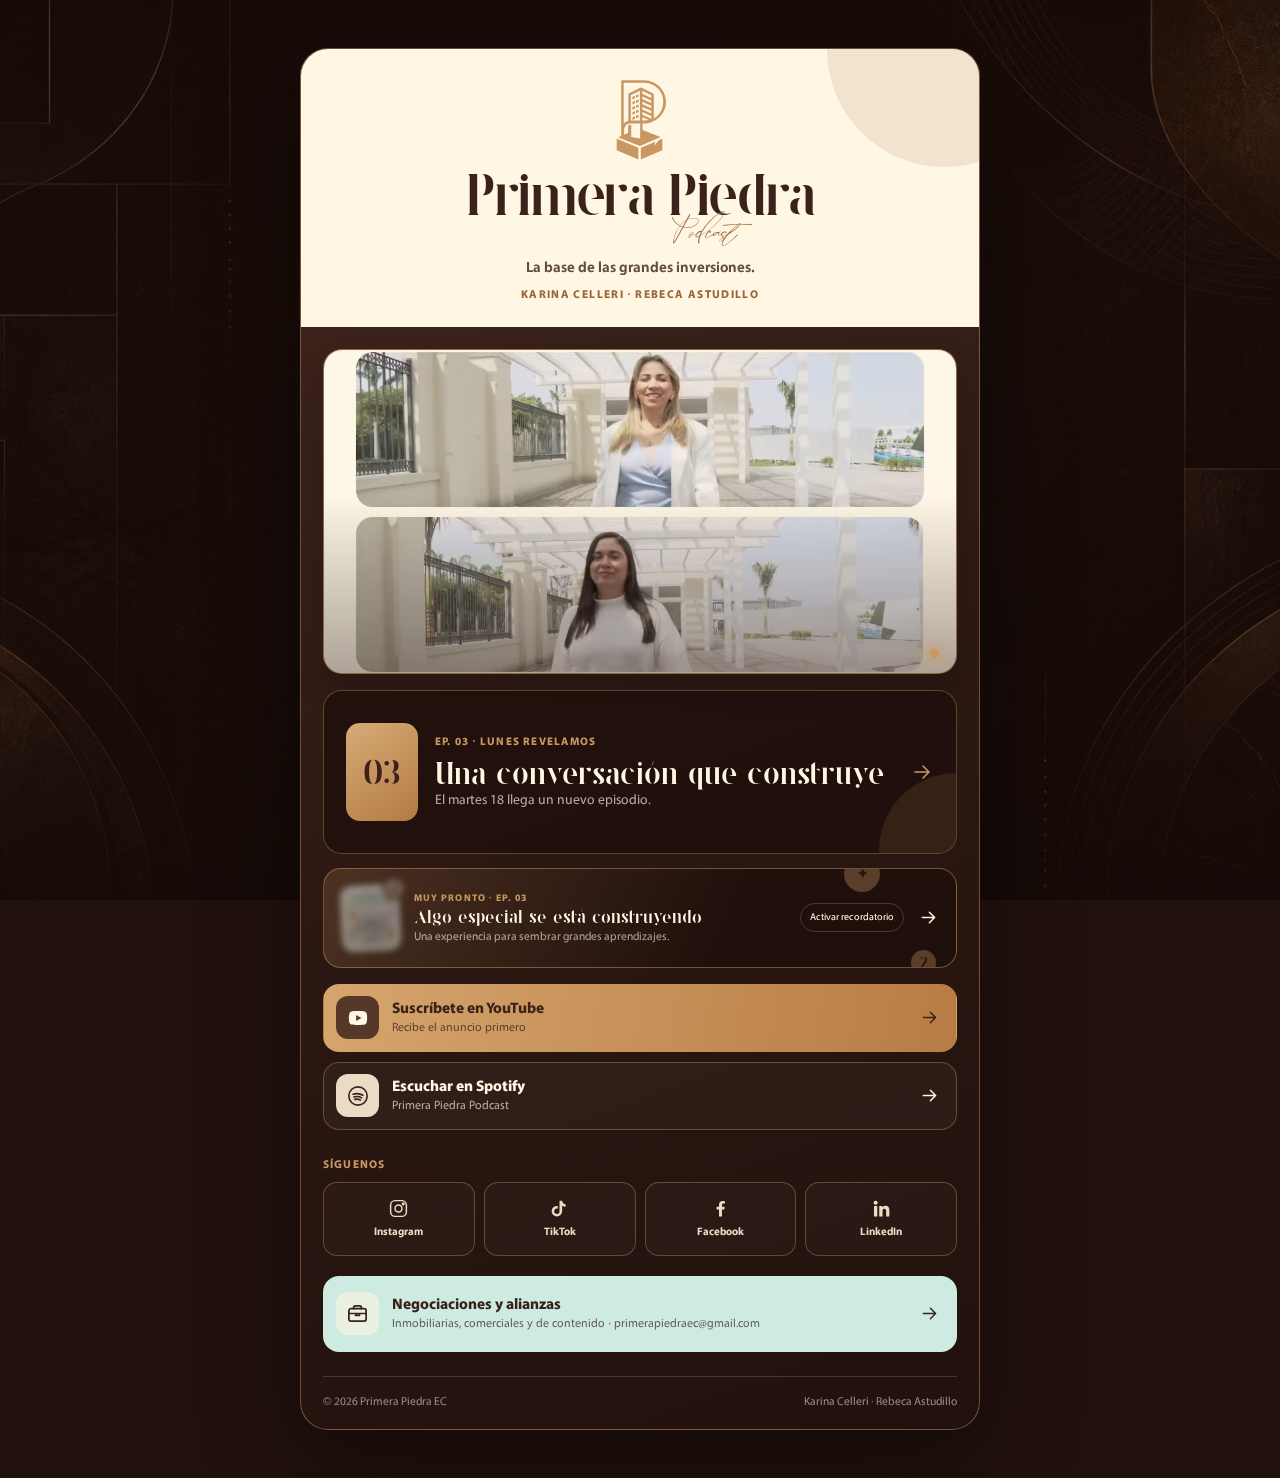
==== commit 90e82f14: "add reminder confirmation email" ====
--- a/index.html
+++ b/index.html
@@ -96,12 +96,12 @@
       <form class="giveaway-reminder-form" id="giveaway-reminder-form" hidden>
         <label for="giveaway-reminder-email">Tu correo</label>
         <div><input id="giveaway-reminder-email" name="email" type="email" autocomplete="email" maxlength="150" placeholder="nombre@correo.com" required><button type="submit">Avisarme <svg aria-hidden="true"><use href="#arrow"/></svg></button></div>
-        <label class="giveaway-reminder-consent"><input name="consent" type="checkbox" required><span>Acepto recibir un único aviso sobre esta edición.</span></label>
+        <label class="giveaway-reminder-consent"><input name="consent" type="checkbox" required><span>Acepto recibir esta confirmación y un único aviso sobre esta edición.</span></label>
         <label class="giveaway-reminder-honeypot" aria-hidden="true">Sitio web<input name="website" tabindex="-1" autocomplete="off"></label>
         <p class="giveaway-reminder-status" id="giveaway-reminder-status" role="status" hidden></p>
       </form>
       <div class="giveaway-reminder-success" id="giveaway-reminder-success" hidden>
-        <b>Listo, estás en la lista.</b><span>Activa ahora el recordatorio en tu calendario.</span>
+        <b>Listo, estás en la lista.</b><span id="giveaway-reminder-success-copy">Activa ahora el recordatorio en tu calendario.</span>
         <div><a href="https://calendar.google.com/calendar/render?action=TEMPLATE&amp;text=Primera%20Piedra%20%C2%B7%20Algo%20especial&amp;dates=20260818T120000Z%2F20260818T123000Z&amp;details=Estamos%20construyendo%20algo%20especial.%20Desc%C3%BAbrelo%20en%20https%3A%2F%2Fprimerapiedraec.vercel.app%2F&amp;location=https%3A%2F%2Fprimerapiedraec.vercel.app%2F" target="_blank" rel="noopener noreferrer">Google Calendar</a><a href="/sorteo/ep03/recordatorio.ics" download>Apple / Outlook</a></div>
       </div>
     </aside>
